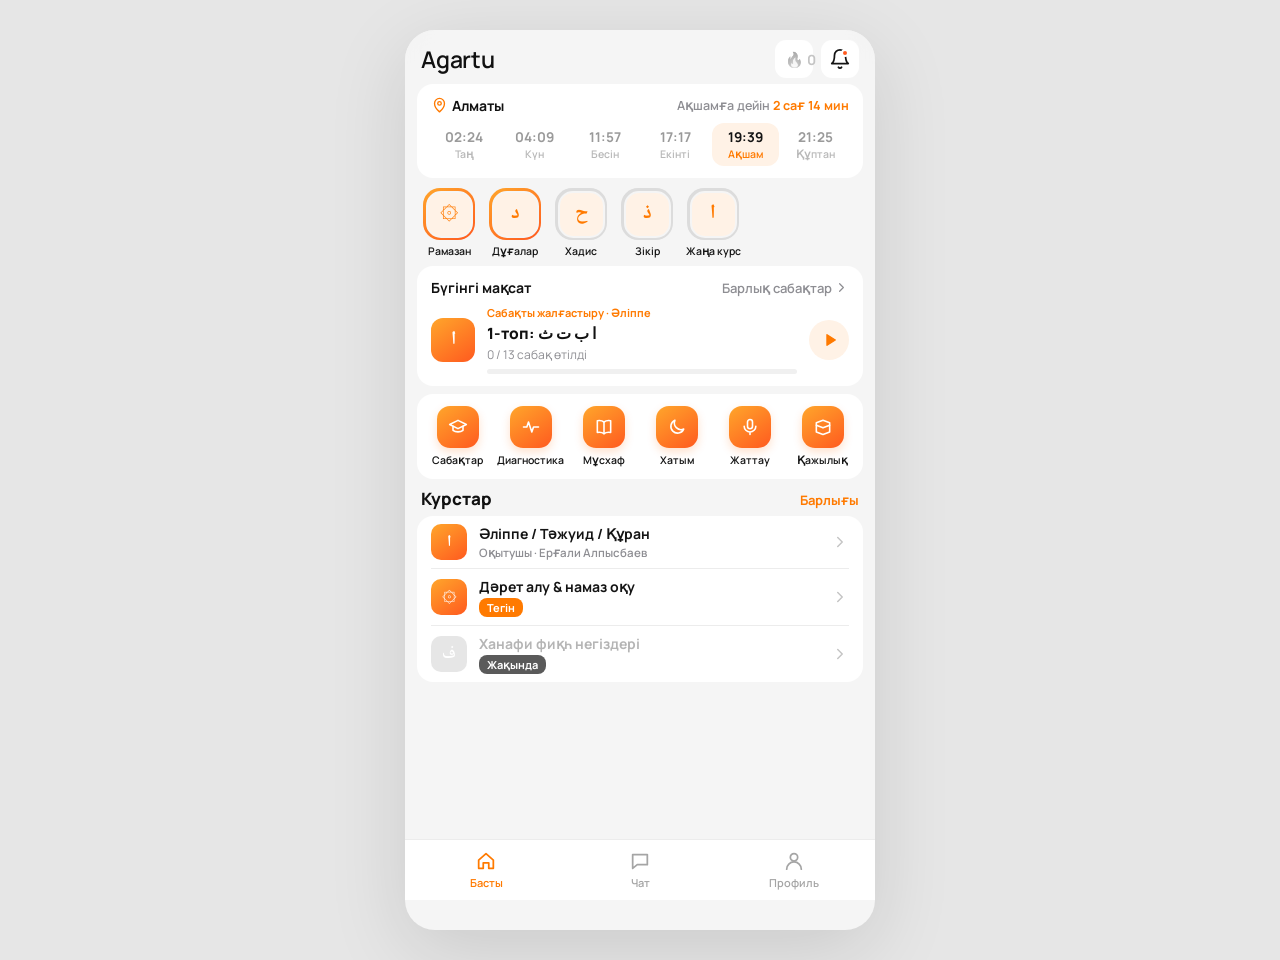
==== agartu.html @ 50dbd55c "Add Kaspi-style Agartu home screen Rebuild the Agartu home page in a Kaspi-like layout while keeping" ====
<!doctype html>
<html lang="kk">
  <head>
    <meta charset="UTF-8" />
    <meta name="viewport" content="width=device-width, initial-scale=1" />
    <meta name="theme-color" content="#f5f5f5" />
    <title>Tartil — Quran Companion</title>
    <link rel="preconnect" href="https://quran.com" />
    <link rel="preload" as="font" type="font/ttf" href="https://quran.com/fonts/lang/Figtree/Figtree.ttf" crossorigin="anonymous" />
    <link rel="preload" as="font" type="font/woff2" href="https://quran.com/fonts/quran/hafs/uthmanic_hafs/UthmanicHafs1Ver18.woff2" crossorigin="anonymous" />
    <link rel="preload" as="font" type="font/woff2" href="https://quran.com/fonts/quran/surah-names/v1/sura_names.woff2" crossorigin="anonymous" />
    <link rel="preconnect" href="https://fonts.googleapis.com" />
    <link rel="preconnect" href="https://fonts.gstatic.com" crossorigin />
    <link href="https://fonts.googleapis.com/css2?family=Manrope:wght@400;500;600;700;800&family=Noto+Naskh+Arabic:wght@400;600;700&display=swap" rel="stylesheet" />
    <link rel="stylesheet" href="./agartu.css" />
  </head>
  <body>
    <main class="phone-shell k-home">

      <header class="k-top">
        <h1 class="k-title">Agartu</h1>
        <button class="k-icon-btn k-streak" aria-label="Серия"><span>🔥</span><b>0</b></button>
        <button class="k-icon-btn" aria-label="Хабарламалар" data-soon><svg viewBox="0 0 24 24" fill="none" stroke="currentColor" stroke-width="1.9" stroke-linecap="round" stroke-linejoin="round"><path d="M6 8a6 6 0 1 1 12 0c0 7 3 9 3 9H3s3-2 3-9"/><path d="M10.3 21a1.9 1.9 0 0 0 3.4 0"/></svg><i class="k-badge"></i></button>
      </header>

      <section class="k-card k-prayer" aria-label="Намаз уақыттары">
        <div class="k-card-head"><span class="k-city"><svg viewBox="0 0 24 24" fill="none" stroke="currentColor" stroke-width="1.9" stroke-linecap="round" stroke-linejoin="round"><path d="M12 21s-7-6.2-7-12a7 7 0 0 1 14 0c0 5.8-7 12-7 12z"/><circle cx="12" cy="9" r="2.5"/></svg> Алматы</span><span class="k-next">Ақшамға дейін <b>2 сағ 14 мин</b></span></div>
        <div class="k-prayer-grid"><div><b>02:24</b><span>Таң</span></div><div><b>04:09</b><span>Күн</span></div><div><b>11:57</b><span>Бесін</span></div><div><b>17:17</b><span>Екінті</span></div><div class="active"><b>19:39</b><span>Ақшам</span></div><div><b>21:25</b><span>Құптан</span></div></div>
      </section>

      <section class="k-stories" aria-label="Жаңалықтар">
        <button class="k-story" data-soon><span class="k-story-ring"><span>۞</span></span><small>Рамазан</small></button><button class="k-story" data-soon><span class="k-story-ring"><span>د</span></span><small>Дұғалар</small></button><button class="k-story seen" data-soon><span class="k-story-ring"><span>ح</span></span><small>Хадис</small></button><button class="k-story seen" data-soon><span class="k-story-ring"><span>ذ</span></span><small>Зікір</small></button><button class="k-story seen" data-soon><span class="k-story-ring"><span>ا</span></span><small>Жаңа курс</small></button>
      </section>

      <section class="k-card k-goal" aria-label="Бүгінгі мақсат">
        <div class="k-card-head"><span>Бүгінгі мақсат</span><a href="./sabaq.html">Барлық сабақтар <svg viewBox="0 0 24 24" fill="none" stroke="currentColor" stroke-width="1.9" stroke-linecap="round" stroke-linejoin="round"><path d="m9 6 6 6-6 6"/></svg></a></div>
        <a id="continue-lesson" class="k-goal-row" href="./sabaq.html">
          <span id="continue-icon" class="k-goal-thumb" dir="rtl">ا</span>
          <div><small id="continue-kicker" class="k-goal-kicker">Сабақты жалғастыру · Әліппе</small><h2 id="continue-title">1-топ: ا ب ت ث</h2><p id="continue-meta">0 / 13 сабақ өтілді</p><div class="k-progress"><i id="continue-bar" style="width:0%"></i></div></div>
          <span class="k-play" aria-hidden="true"><svg viewBox="0 0 24 24" fill="none" stroke="currentColor" stroke-width="1.9" stroke-linecap="round" stroke-linejoin="round"><path d="M8 5v14l11-7z" fill="currentColor"/></svg></span>
        </a>
      </section>

      <section class="k-card k-services" aria-label="Сервистер">
        <a class="k-tile" href="./sabaq.html"><span class="k-tile-icon"><svg viewBox="0 0 24 24" fill="none" stroke="currentColor" stroke-width="1.9" stroke-linecap="round" stroke-linejoin="round"><path d="m2 9 10-5 10 5-10 5z"/><path d="M6 11v5c3 2.5 9 2.5 12 0v-5"/></svg></span><span>Сабақтар</span></a>
        <a class="k-tile" href="./diagnosis.html"><span class="k-tile-icon"><svg viewBox="0 0 24 24" fill="none" stroke="currentColor" stroke-width="1.9" stroke-linecap="round" stroke-linejoin="round"><path d="M3 12h4l2-6 4 12 2-6h6"/></svg></span><span>Диагностика</span></a>
        <button class="k-tile" data-open-mushaf><span class="k-tile-icon"><svg viewBox="0 0 24 24" fill="none" stroke="currentColor" stroke-width="1.9" stroke-linecap="round" stroke-linejoin="round"><path d="M12 6c-2-1.5-5-2-8-1.5v14c3-.5 6 0 8 1.5 2-1.5 5-2 8-1.5v-14c-3-.5-6 0-8 1.5z"/><path d="M12 6v14"/></svg></span><span>Мұсхаф</span></button>
        <button class="k-tile" id="khatm-edge"><span class="k-tile-icon"><svg viewBox="0 0 24 24" fill="none" stroke="currentColor" stroke-width="1.9" stroke-linecap="round" stroke-linejoin="round"><path d="M20 14.5A8 8 0 0 1 9.5 4a8 8 0 1 0 10.5 10.5z"/></svg></span><span>Хатым</span></button>
        <button class="k-tile" id="start-memorization"><span class="k-tile-icon"><svg viewBox="0 0 24 24" fill="none" stroke="currentColor" stroke-width="1.9" stroke-linecap="round" stroke-linejoin="round"><rect x="9" y="3" width="6" height="11" rx="3"/><path d="M5 11a7 7 0 0 0 14 0M12 18v3"/></svg></span><span>Жаттау</span></button>
        <a class="k-tile" href="./hajj.html"><span class="k-tile-icon"><svg viewBox="0 0 24 24" fill="none" stroke="currentColor" stroke-width="1.9" stroke-linecap="round" stroke-linejoin="round"><path d="M4 7l8-3 8 3v11l-8 3-8-3z"/><path d="M4 10l8 3 8-3"/></svg></span><span>Қажылық</span></a>
      </section>

      <section class="k-section">
        <div class="k-section-head"><h2>Курстар</h2><a href="./sabaq.html">Барлығы</a></div>
        <div class="k-card k-courses">
          <a class="k-course" href="./sabaq.html"><span class="k-course-icon">ا</span><div><b>Әліппе / Тәжуид / Құран</b><small>Оқытушы · Ерғали Алпысбаев</small></div><svg viewBox="0 0 24 24" fill="none" stroke="currentColor" stroke-width="1.9" stroke-linecap="round" stroke-linejoin="round"><path d="m9 6 6 6-6 6"/></svg></a>
          <a class="k-course" href="#" data-soon><span class="k-course-icon">۞</span><div><b>Дәрет алу &amp; намаз оқу</b><small><span class="k-chip">Тегін</span></small></div><svg viewBox="0 0 24 24" fill="none" stroke="currentColor" stroke-width="1.9" stroke-linecap="round" stroke-linejoin="round"><path d="m9 6 6 6-6 6"/></svg></a>
          <a class="k-course soon" href="#" data-soon><span class="k-course-icon">ف</span><div><b>Ханафи фиқһ негіздері</b><small><span class="k-chip dark">Жақында</span></small></div><svg viewBox="0 0 24 24" fill="none" stroke="currentColor" stroke-width="1.9" stroke-linecap="round" stroke-linejoin="round"><path d="m9 6 6 6-6 6"/></svg></a>
        </div>
      </section>

      <nav class="k-nav">
        <button class="active"><svg viewBox="0 0 24 24" fill="none" stroke="currentColor" stroke-width="1.9" stroke-linecap="round" stroke-linejoin="round"><path d="M4 11 12 4l8 7v9h-5v-6H9v6H4z"/></svg><span>Басты</span></button>
        <button data-soon><svg viewBox="0 0 24 24" fill="none" stroke="currentColor" stroke-width="1.9" stroke-linecap="round" stroke-linejoin="round"><path d="M4 5h16v11H9l-5 4z"/></svg><span>Чат</span></button>
        <button data-soon><svg viewBox="0 0 24 24" fill="none" stroke="currentColor" stroke-width="1.9" stroke-linecap="round" stroke-linejoin="round"><circle cx="12" cy="8" r="4"/><path d="M4 21a8 8 0 0 1 16 0"/></svg><span>Профиль</span></button>
      </nav>
    </main>

    <div id="drawer-backdrop" class="drawer-backdrop"></div>
    <aside id="khatm-drawer" class="khatm-drawer" aria-hidden="true">
      <header><div><span>ТҰРАҚТЫ ҚҰЛШЫЛЫҚ</span><h2>Құран хатымы</h2></div><button id="close-khatm" aria-label="Жабу">×</button></header>
      <div id="khatm-content"></div>
    </aside>

    <section id="mushaf-view" class="mushaf-view" aria-hidden="true">
      <header class="mushaf-header">
        <button id="close-mushaf" aria-label="Артқа">‹ <span>Surahs</span></button>
        <div class="mushaf-title">
          <small id="mushaf-page-label">page 1, Juz' 1</small>
          <h2 id="mushaf-surah-title">Surat Al-Fatihah</h2>
        </div>
        <div class="mushaf-header-actions"><button aria-label="Bookmark">♡</button><button aria-label="More">•••</button></div>
      </header>
      <div class="mushaf-paper"><div class="mushaf-surah-ribbon" id="mushaf-ribbon-title">Surat Al-Fatihah</div><div id="mushaf-loading" class="mushaf-loading">Мұсхаф жүктелуде…</div><div id="mushaf-verses" class="mushaf-verses" dir="rtl"></div></div>
      <footer class="mushaf-controls"><button id="previous-page" aria-label="Алдыңғы бет">‹</button><button id="mark-page-read">Оқылды ✓</button><button id="next-page" aria-label="Келесі бет">›</button><div class="mushaf-player"><button aria-label="Play">▶</button><div><strong>Mishary Al-Afasy</strong><span>gapless recitation</span></div></div></footer>
    </section>

    <section id="memorization-view" class="memorization-view" aria-hidden="true" aria-labelledby="memorization-title">
      <header class="memorization-header"><button id="close-memorization" aria-label="Жабу">×</button><div><span>ЖАТТАУ ТЕКСЕРІСІ</span><h2 id="memorization-title">Ауызша тапсыру</h2></div><i>۞</i></header>
      <div class="memorization-content">
        <label class="memorization-select">Сүрені таңдаңыз
          <select id="memorization-surah"></select>
        </label>
        <div class="memorization-instruction"><b>Мәтін көрсетілмейді</b><p>Сүрені жатқа, анық және ретімен оқыңыз. Аяқтағанда «Тапсыру» түймесін басыңыз.</p></div>
        <div id="recording-state" class="recording-state"><span class="recording-dot"></span><div><b>GPT Voice дайын</b><small>Дауыстық тапсыруды бастау үшін төмендегі батырманы басыңыз</small></div><strong id="recording-time">00:00</strong></div>
        <div class="voice-orb" aria-hidden="true"><i></i><i></i><i></i><b>GPT</b></div>
        <button id="record-memorization" class="record-button" type="button"><span>✦</span> Дауыстық тапсыруды бастау</button>
        <div class="voice-prototype-note"><b>Прототип</b><span>GPT Voice тыңдап, оқуды аяқтаған соң фидбэк береді.</span></div>
        <button id="submit-memorization" class="submit-memorization" type="button" disabled>Оқуды аяқтау және фидбэк алу</button>
        <section id="memorization-feedback" class="memorization-feedback" hidden aria-live="polite"></section>
      </div>
    </section>

    <div id="agartu-toast" class="agartu-toast"></div>
    <script src="./analytics.js"></script>
    <script src="./agartu.js"></script>
  </body>
</html>
---- agartu.css ----
@font-face{font-family:Figtree;src:local("Open Sans"),url("https://quran.com/fonts/lang/Figtree/Figtree.ttf") format("truetype");font-weight:100 900;font-stretch:50% 100%;font-display:swap}@font-face{font-family:UthmanicHafs;src:local("KFGQPC HAFS Uthmanic Script"),url("https://quran.com/fonts/quran/hafs/uthmanic_hafs/UthmanicHafs1Ver18.woff2") format("woff2"),url("https://quran.com/fonts/quran/hafs/uthmanic_hafs/UthmanicHafs1Ver18.ttf") format("truetype");font-display:swap}@font-face{font-family:surahnames;src:url("https://quran.com/fonts/quran/surah-names/v1/sura_names.woff2") format("woff2");font-weight:400;font-style:normal;font-display:swap}:root{--orange:#ff7600;--orange2:#ff4f31;--ink:#111;--muted:#777;--canvas:#f4f4f4;--white:#fff}*{box-sizing:border-box}html{background:#ddd}body{margin:0;font-family:Manrope,Arial,sans-serif;color:var(--ink);background:#ddd}.phone-shell{position:relative;width:min(100%,470px);min-height:100vh;margin:auto;padding:26px 18px 112px;background:var(--canvas);overflow:hidden}.status-bar{height:54px;padding:0 30px;display:flex;align-items:center;justify-content:space-between;font-size:17px}.status-bar div{display:flex;align-items:center;gap:10px}.status-bar strong{padding:2px 8px;border-radius:10px;background:#222;color:#fff;font-size:12px}.app-header{display:flex;align-items:center;justify-content:space-between;margin:27px 0 20px}.app-header h1{font-size:28px;line-height:1;font-weight:400;margin:0}.header-actions{display:flex;gap:12px}.header-actions button,.settings{width:48px;height:48px;border:0;border-radius:50%;background:#e9e9e9;font-size:20px}.header-actions .faded{width:66px;border:1px solid #e4e4e4;border-radius:20px;color:#d3d3d3;background:#f4f4f4}.header-actions .faded span{font-size:15px}.header-actions .send{color:white;background:#ffdda9;font-size:27px}.location-row{display:flex;align-items:center;justify-content:space-between}.location-row>button:first-child{height:40px;padding:0 15px;border:0;border-radius:24px;background:white;font-size:20px;font-weight:600}.location-row>button:first-child span{margin-left:6px}.settings{background:white;font-size:24px}.prayer-times{display:grid;grid-template-columns:repeat(6,1fr);gap:4px;margin:22px -5px 20px}.prayer-times div{display:grid;place-items:center;gap:5px;color:#d8d8d8}.prayer-times i{font-size:28px;font-style:normal}.prayer-times b{font-size:16px}.prayer-times span{font-size:11px}.prayer-times .active{color:#111}.prayer-times .active i{color:var(--orange)}.courses h2{font-size:25px;font-weight:500;margin:18px 0}.course-card{position:relative;min-height:246px;margin-bottom:14px;padding:23px 20px;border-radius:20px;background:white;overflow:hidden}.course-card.compact{min-height:165px;display:flex;justify-content:space-between}.course-card h3{position:relative;z-index:1;max-width:265px;margin:0;font-size:25px;line-height:1.28}.course-card p{position:relative;z-index:1;margin:13px 0;color:#555;font-size:15px;line-height:1.5}.course-card .orange{margin-top:22px;padding:9px 15px;border:0;border-radius:9px;background:var(--orange);color:white;font-size:18px}.medallion{position:absolute;right:13px;top:20px;width:132px;height:132px;border-radius:50%;display:grid;place-items:center;color:#75562e;font-size:42px;font-family:Georgia,serif;background:radial-gradient(circle at 35% 30%,#f1d49d,#b8874e 48%,#765026 72%,#d2aa70 76%,#8b6537);border:5px double rgba(86,53,20,.35);box-shadow:inset 0 0 0 7px rgba(255,225,176,.25),0 5px 12px rgba(0,0,0,.08)}.medallion:after{content:"";position:absolute;inset:10px;border:2px dashed rgba(90,57,24,.38);border-radius:50%}.medallion.quran{font-size:31px;color:#b99a63;background:radial-gradient(circle at 35% 30%,#fff,#eee6d4 48%,#d2c3a3)}.course-card footer{position:absolute;left:20px;right:20px;bottom:18px;display:grid;grid-template-columns:1fr 1fr;gap:8px}.course-card footer button{height:63px;border:1.5px solid var(--orange);border-radius:17px;background:white;color:var(--orange);font-size:17px;font-weight:700}.course-card footer .gradient{border:0;color:white;background:linear-gradient(150deg,#ffab28,var(--orange2))}.course-card.last{margin-bottom:40px}.khatm-edge{position:fixed;z-index:12;right:max(calc((100vw - 470px)/2),0px);top:45%;width:43px;height:106px;padding:9px 5px;border:0;border-radius:18px 0 0 18px;color:white;background:linear-gradient(180deg,#ffad2b,var(--orange));box-shadow:0 8px 25px rgba(255,118,0,.28);display:grid;place-items:center;cursor:pointer}.khatm-edge span{font-size:22px}.khatm-edge b{font-size:11px;writing-mode:vertical-rl;transform:rotate(180deg);letter-spacing:.05em}.bottom-nav{position:fixed;z-index:10;bottom:0;left:50%;transform:translateX(-50%);width:min(100%,470px);height:92px;border-radius:20px 20px 0 0;background:white;display:flex;justify-content:center;gap:115px;box-shadow:0 -4px 22px rgba(0,0,0,.03)}.bottom-nav button{position:relative;width:72px;border:0;background:transparent;color:#d3d3d3;font-size:24px;display:flex;flex-direction:column;align-items:center;justify-content:center;gap:4px}.bottom-nav span{font-size:15px;white-space:nowrap}.bottom-nav .active{color:#111}.bottom-nav .active:after{content:"";position:absolute;bottom:13px;width:7px;height:7px;border-radius:50%;background:var(--orange)}.drawer-backdrop{position:fixed;z-index:20;inset:0;background:rgba(0,0,0,.2);opacity:0;pointer-events:none;transition:.25s}.drawer-backdrop.open{opacity:1;pointer-events:auto}.khatm-drawer{position:fixed;z-index:21;top:0;bottom:0;left:50%;width:min(92%,430px);padding:28px 22px 35px;background:#f7f7f7;transform:translateX(60%);opacity:0;pointer-events:none;transition:.32s cubic-bezier(.2,.8,.2,1);overflow:auto}.khatm-drawer.open{transform:translateX(-50%);opacity:1;pointer-events:auto}.khatm-drawer>header{display:flex;justify-content:space-between;align-items:start;margin-bottom:22px}.khatm-drawer header span{font-size:10px;font-weight:800;letter-spacing:.12em;color:var(--orange)}.khatm-drawer h2{font-size:29px;margin:5px 0}.khatm-drawer header button{width:38px;height:38px;border:0;border-radius:50%;background:white;font-size:26px}.khatm-intro{padding:22px;border-radius:20px;background:white}.khatm-intro p{margin:0;color:#666;line-height:1.6}.khatm-form{display:grid;gap:18px;margin-top:22px}.khatm-form label{display:grid;gap:8px;font-size:12px;font-weight:700}.khatm-form input{height:49px;padding:0 13px;border:1px solid #ddd;border-radius:12px;background:white;font:inherit}.day-options{display:grid;grid-template-columns:repeat(4,1fr);gap:7px}.day-options label{display:grid;place-items:center;height:58px;border:1px solid #ddd;border-radius:12px;background:white;font-size:14px;cursor:pointer}.day-options input{position:absolute;opacity:0}.day-options label:has(input:checked){border-color:var(--orange);color:var(--orange);background:#fff7ef}.agartu-primary{width:100%;min-height:53px;border:0;border-radius:14px;color:white;background:linear-gradient(150deg,#ffad28,var(--orange2));font:700 16px Manrope}.plan-card{padding:22px;border-radius:22px;background:white}.plan-top{display:flex;justify-content:space-between;align-items:start}.plan-top h3{font-size:22px;margin:5px 0}.plan-top p{color:#777;margin:0;font-size:12px}.plan-percent{font-size:28px;font-weight:800;color:var(--orange)}.plan-bar{height:8px;margin:20px 0 8px;border-radius:8px;background:#eee;overflow:hidden}.plan-bar i{display:block;height:100%;background:linear-gradient(90deg,#ffad28,var(--orange2))}.plan-meta{display:flex;justify-content:space-between;color:#888;font-size:10px}.today-task{margin-top:15px;padding:18px;border-radius:17px;background:#fff1df}.today-task span{color:var(--orange);font-size:10px;font-weight:800}.today-task h4{font-size:22px;margin:5px 0}.today-task p{color:#777;font-size:12px}.done-btn:disabled{background:#ddd;color:#888}.mini-stats{display:grid;grid-template-columns:1fr 1fr;gap:9px;margin-top:12px}.mini-stats div{padding:16px;border-radius:16px;background:white}.mini-stats span{font-size:10px;color:#888}.mini-stats strong{display:block;margin-top:5px;font-size:21px}.reset-plan{display:block;margin:20px auto;border:0;background:transparent;color:#aaa}.agartu-toast{position:fixed;z-index:30;left:50%;bottom:110px;transform:translate(-50%,20px);padding:11px 15px;border-radius:12px;background:#111;color:white;font-size:12px;opacity:0;pointer-events:none;transition:.25s}.agartu-toast.show{opacity:1;transform:translate(-50%,0)}@media(min-width:700px){body{padding:30px}.phone-shell{min-height:900px;border-radius:30px;box-shadow:0 20px 80px rgba(0,0,0,.12)}.bottom-nav{bottom:30px;border-radius:20px}.khatm-edge{right:calc((100vw - 470px)/2 + 30px)}}
.mushaf-open{width:100%;min-height:50px;margin-top:10px;border:1px solid var(--orange);border-radius:14px;background:white;color:var(--orange);font:700 15px Figtree,Manrope}.mushaf-view{position:fixed;z-index:25;inset:0;margin:auto;width:min(100%,410px);padding:0;background:radial-gradient(circle at 50% -8%,#2fc6b5 0,#176f69 31%,#0b2f2d 75%);transform:translateY(105%);opacity:0;pointer-events:none;transition:.32s cubic-bezier(.2,.8,.2,1);display:grid;grid-template-rows:108px 1fr 86px;overflow:hidden;font-family:Figtree,Manrope,Arial,sans-serif;box-shadow:0 28px 90px rgba(5,45,42,.28);isolation:isolate}.mushaf-view.open{transform:translateY(0);opacity:1;pointer-events:auto}.mushaf-view:before{content:"";position:absolute;inset:0;background:radial-gradient(circle at 12% 16%,rgba(255,226,152,.28),transparent 28%),radial-gradient(circle at 88% 8%,rgba(255,255,255,.16),transparent 24%),linear-gradient(135deg,rgba(255,255,255,.09),transparent 38%,rgba(255,211,111,.1));pointer-events:none}.mushaf-view:after{content:"۞";position:absolute;left:50%;top:52px;transform:translateX(-50%);color:rgba(255,222,142,.16);font-family:UthmanicHafs,serif;font-size:160px;line-height:1;pointer-events:none}.mushaf-header{position:relative;z-index:1;height:108px;padding:34px 16px 13px;display:grid;grid-template-columns:92px 1fr 92px;align-items:center;background:transparent;color:white;border:0}.mushaf-header #close-mushaf{width:auto;height:40px;border:0;border-radius:0;background:transparent;color:#ffe29b;font:600 28px Figtree;display:flex;align-items:center;gap:4px;justify-self:start;text-shadow:0 4px 18px rgba(0,0,0,.2)}.mushaf-header #close-mushaf span{color:#fff4d7;font-size:13px;font-weight:700}.mushaf-title{text-align:center;min-width:0}.mushaf-title small{display:inline-block;padding:4px 10px;border:1px solid rgba(255,226,155,.28);border-radius:999px;background:rgba(255,255,255,.08);color:#ffe8ad;font-size:10px;font-weight:700;line-height:1.1;backdrop-filter:blur(10px)}.mushaf-title h2{margin:7px 0 0;color:white;font-size:16px;font-weight:900;line-height:1.15;white-space:nowrap;overflow:hidden;text-overflow:ellipsis;letter-spacing:.01em;text-shadow:0 5px 18px rgba(0,0,0,.22)}.mushaf-header-actions{display:flex;align-items:center;justify-content:flex-end;gap:10px}.mushaf-header-actions button{width:34px;height:34px;border:1px solid rgba(255,226,155,.38);border-radius:50%;background:rgba(255,255,255,.08);color:#ffe8ad;font:800 16px Figtree;line-height:1;backdrop-filter:blur(10px)}.mushaf-paper{position:relative;z-index:1;margin:0 12px;padding:30px 18px 112px;overflow:auto;border:0;border-radius:28px 28px 0 0;background:linear-gradient(180deg,#fffdf6,#fff9eb);box-shadow:0 -10px 34px rgba(0,0,0,.12),inset 0 0 0 1px rgba(180,136,53,.2),inset 0 0 45px rgba(203,149,69,.08)}.mushaf-paper:before{display:block;content:"";position:absolute;inset:10px;border:1px solid rgba(194,145,65,.22);border-radius:22px;pointer-events:none}.mushaf-paper:after{content:"";position:absolute;inset:0;background:linear-gradient(90deg,rgba(118,74,20,.035),transparent 11%,transparent 89%,rgba(118,74,20,.035)),radial-gradient(circle at 50% 0,rgba(255,217,141,.2),transparent 45%);pointer-events:none}.mushaf-surah-ribbon{height:54px;margin:0 auto 26px;max-width:318px;border:0;border-radius:18px;display:grid;place-items:center;background:linear-gradient(135deg,#0f7169,#16a397);color:#fff8df;box-shadow:0 14px 28px rgba(10,89,82,.22),inset 0 0 0 1px rgba(255,233,176,.35);font:900 16px Figtree;letter-spacing:.01em;position:relative}.mushaf-surah-ribbon:before,.mushaf-surah-ribbon:after{content:"";position:absolute;top:12px;width:30px;height:30px;border:1px solid rgba(255,233,176,.55);border-radius:50%;background:rgba(255,255,255,.08)}.mushaf-surah-ribbon:before{left:14px}.mushaf-surah-ribbon:after{right:14px}.mushaf-verses{position:relative;z-index:1;text-align:center;text-align-last:center;color:#17130a;font-family:UthmanicHafs,"KFGQPC HAFS Uthmanic Script",serif;font-size:28px;line-height:2.22;font-feature-settings:"kern" 1,"liga" 1;text-shadow:0 1px 0 rgba(255,255,255,.8)}.mushaf-ayah{display:inline}.ayah-number{display:inline-grid;place-items:center;min-width:21px;width:21px;height:21px;margin:0 4px;border:1px solid #c49a4d;border-radius:50%;background:linear-gradient(180deg,#fffaf0,#f5e3bd);color:#8a672e;box-shadow:0 2px 8px rgba(145,103,36,.12);font:800 8px Figtree;vertical-align:middle}.mushaf-loading{position:absolute;inset:0;display:grid;place-items:center;color:#0f7169;background:rgba(255,250,239,.88);border-radius:28px;font-size:13px}.mushaf-error{max-width:250px;text-align:center;line-height:1.6;color:#7a4d22}.mushaf-controls{position:absolute;z-index:3;left:0;right:0;bottom:0;height:86px;padding:0 18px 18px;display:grid;grid-template-columns:52px 1fr 52px;gap:10px;align-items:center;background:linear-gradient(180deg,rgba(255,249,235,0),#fff9eb 37%,#fff9eb);pointer-events:auto}.mushaf-controls>button{width:52px;height:52px;border:0;border-radius:50%;background:#0f7169;color:#ffe3a0;font:900 30px Figtree;box-shadow:0 10px 24px rgba(15,113,105,.22)}.mushaf-controls #mark-page-read{position:absolute;left:50%;bottom:22px;transform:translateX(-50%);width:124px;height:46px;border-radius:999px;background:linear-gradient(135deg,#d9a542,#ffcd70);color:#173c39;font:900 12px Figtree;box-shadow:0 12px 28px rgba(217,165,66,.3)}.mushaf-controls #mark-page-read:disabled{background:linear-gradient(135deg,#9fc7c3,#d9eadf);color:#275652;opacity:1}.mushaf-player{position:absolute;left:18px;right:18px;bottom:92px;min-height:54px;padding:8px 12px;border:1px solid rgba(255,226,155,.26);border-radius:18px;background:linear-gradient(135deg,rgba(8,47,44,.96),rgba(20,104,96,.96));color:white;display:grid;grid-template-columns:38px 1fr;align-items:center;gap:9px;box-shadow:0 18px 38px rgba(9,53,49,.28);backdrop-filter:blur(12px)}.mushaf-player button{width:34px;height:34px;border:0;border-radius:50%;background:#ffe09a;color:#0e625b;font-size:14px}.mushaf-player strong{display:block;font-size:13px;line-height:1.2}.mushaf-player span{display:block;margin-top:2px;color:#ffe8ad;font-size:10px}.mushaf-controls button:disabled{opacity:.35}@media(min-width:700px){.mushaf-view{top:30px;bottom:30px;inset-inline:0;height:calc(100vh - 60px);border-radius:34px;box-shadow:0 22px 80px rgba(0,0,0,.2)}}

/* Agartu orange mushaf theme */
.mushaf-view{width:min(100%,410px)!important;background:linear-gradient(180deg,#fff4e5 0,#f4f4f4 34%,#f4f4f4 100%)!important;grid-template-rows:108px 1fr 86px!important;box-shadow:0 24px 80px rgba(255,118,0,.18)!important;isolation:isolate}.mushaf-view:before{content:""!important;position:absolute;inset:0;background:radial-gradient(circle at 18% 7%,rgba(255,173,43,.38),transparent 28%),radial-gradient(circle at 86% 10%,rgba(255,79,49,.18),transparent 25%),linear-gradient(180deg,rgba(255,255,255,.74),transparent 45%)!important;pointer-events:none}.mushaf-view:after{content:""!important;position:absolute;right:-44px;top:76px;width:150px;height:150px;border-radius:50%;background:radial-gradient(circle,#ffd18e,rgba(255,118,0,.16) 58%,transparent 59%)!important;pointer-events:none}.mushaf-header{position:relative!important;z-index:1!important;height:108px!important;padding:34px 16px 13px!important;display:grid!important;grid-template-columns:92px 1fr 92px!important;align-items:center!important;background:transparent!important;color:#111!important;border:0!important}.mushaf-header #close-mushaf{color:#ff7600!important;text-shadow:none!important}.mushaf-header #close-mushaf span{color:#111!important;font-size:13px!important;font-weight:800!important}.mushaf-title small{display:inline-block!important;padding:5px 11px!important;border:1px solid rgba(255,118,0,.18)!important;border-radius:999px!important;background:rgba(255,255,255,.7)!important;color:#ff7600!important;font-size:10px!important;font-weight:900!important;box-shadow:0 6px 18px rgba(255,118,0,.08)!important}.mushaf-title h2{color:#111!important;text-shadow:none!important}.mushaf-header-actions button{border:0!important;background:#fff!important;color:#ff7600!important;box-shadow:0 8px 22px rgba(0,0,0,.06)!important}.mushaf-paper{margin:0 12px!important;padding:30px 18px 112px!important;border-radius:28px 28px 0 0!important;background:linear-gradient(180deg,#fff,#fffaf4)!important;box-shadow:0 -8px 30px rgba(0,0,0,.05),inset 0 0 0 1px rgba(255,118,0,.08)!important}.mushaf-paper:before{border-color:rgba(255,118,0,.1)!important}.mushaf-paper:after{background:radial-gradient(circle at 50% 0,rgba(255,173,43,.12),transparent 48%)!important}.mushaf-surah-ribbon{background:linear-gradient(135deg,#ffad28,#ff7600 55%,#ff4f31)!important;color:#fff!important;box-shadow:0 14px 30px rgba(255,118,0,.22),inset 0 0 0 1px rgba(255,255,255,.34)!important}.mushaf-surah-ribbon:before,.mushaf-surah-ribbon:after{border-color:rgba(255,255,255,.55)!important;background:rgba(255,255,255,.13)!important}.mushaf-verses{color:#151515!important;font-size:28px!important;line-height:2.22!important;text-shadow:none!important}.ayah-number{border-color:#ffb35c!important;background:#fff4e6!important;color:#ff7600!important;box-shadow:0 2px 8px rgba(255,118,0,.12)!important}.mushaf-loading{color:#ff7600!important;background:rgba(255,255,255,.88)!important}.mushaf-error{color:#ff4f31!important}.mushaf-controls{height:86px!important;padding:0 18px 18px!important;background:linear-gradient(180deg,rgba(255,250,244,0),#fffaf4 37%,#fffaf4)!important;grid-template-columns:52px 1fr 52px!important}.mushaf-controls>button{width:52px!important;height:52px!important;background:#fff!important;color:#ff7600!important;box-shadow:0 10px 24px rgba(0,0,0,.06)!important}.mushaf-controls #mark-page-read{bottom:22px!important;width:124px!important;height:46px!important;background:linear-gradient(135deg,#ffad28,#ff7600 55%,#ff4f31)!important;color:#fff!important;box-shadow:0 12px 28px rgba(255,118,0,.28)!important}.mushaf-controls #mark-page-read:disabled{background:#dedede!important;color:#888!important}.mushaf-player{left:18px!important;right:18px!important;bottom:92px!important;border:1px solid rgba(255,118,0,.12)!important;background:rgba(255,255,255,.94)!important;color:#111!important;box-shadow:0 18px 38px rgba(255,118,0,.16)!important}.mushaf-player button{background:linear-gradient(135deg,#ffad28,#ff7600)!important;color:white!important}.mushaf-player strong{color:#111!important}.mushaf-player span{color:#ff7600!important;font-weight:800!important}@media(min-width:700px){.mushaf-view{border-radius:34px!important}}

/* Tartil light theme */
:root{--orange:#0aa37f;--orange2:#087b6b;--canvas:#f5f7f4}
html,body{background:#dfe7e1}
.phone-shell{background:var(--canvas)}
.app-header h1{font-weight:800}
.header-actions button,.settings{background:#e7ece8}
.header-actions .faded{border-color:#dfe8e2;color:#8aa79a;background:#fff}
.header-actions .send{background:linear-gradient(150deg,#18b996,var(--orange));color:#fff}
.recite-card{margin:22px 0 18px;padding:22px;border-radius:24px;background:linear-gradient(145deg,#0a8f75,#075f55);color:white;display:grid;grid-template-columns:1fr 58px;align-items:center;gap:14px;box-shadow:0 16px 34px rgba(10,143,117,.2)}
.recite-card span{font-size:10px;font-weight:900;letter-spacing:.13em;color:#bceee0}
.recite-card h2{margin:7px 0 5px;font-size:26px;line-height:1.08}
.recite-card p{margin:0;color:#d9fff2;font-size:13px}
.recite-card button{width:58px;height:58px;border:0;border-radius:50%;background:white;color:var(--orange);font-size:20px;font-weight:900}
.prayer-times{margin:20px -5px}.prayer-times div{color:#cdd6d0}
.courses h2{font-weight:700}
.medallion{color:#0f5d50;background:radial-gradient(circle at 35% 30%,#fff,#cde9dc 48%,#8fbf9e 72%,#d8f0df 76%,#79ad91);border-color:rgba(13,107,86,.25);box-shadow:inset 0 0 0 7px rgba(255,255,255,.32),0 5px 12px rgba(0,0,0,.08)}
.medallion:after{border-color:rgba(13,107,86,.25)}
.medallion.quran{color:#0f7b6b;background:radial-gradient(circle at 35% 30%,#fff,#eef8f0 48%,#c7dfd0)}
.course-card footer .gradient,.agartu-primary{background:linear-gradient(150deg,#18b996,var(--orange2))}
.khatm-edge{background:linear-gradient(180deg,#18b996,var(--orange));box-shadow:0 8px 25px rgba(10,163,127,.24)}
.bottom-nav button{color:#c7d1ca}
.khatm-drawer{background:#f7faf7}
.day-options label:has(input:checked),.today-task{background:#eefaf4}
.plan-bar i{background:linear-gradient(90deg,#18b996,var(--orange2))}
.mushaf-view{background:linear-gradient(180deg,#e7faf2 0,#f5f7f4 34%,#f5f7f4 100%)!important;box-shadow:0 24px 80px rgba(10,163,127,.16)!important}
.mushaf-view:before{background:radial-gradient(circle at 18% 7%,rgba(24,185,150,.3),transparent 28%),radial-gradient(circle at 86% 10%,rgba(8,123,107,.12),transparent 25%),linear-gradient(180deg,rgba(255,255,255,.74),transparent 45%)!important}
.mushaf-view:after{background:radial-gradient(circle,#c9f5e4,rgba(10,163,127,.14) 58%,transparent 59%)!important}
.mushaf-header #close-mushaf,.mushaf-title small,.mushaf-header-actions button,.ayah-number,.mushaf-loading,.mushaf-controls>button,.mushaf-player span{color:var(--orange)!important}
.mushaf-title small,.mushaf-paper,.mushaf-paper:before,.mushaf-player{border-color:rgba(10,163,127,.12)!important}
.mushaf-title small,.mushaf-player{box-shadow:0 8px 22px rgba(10,163,127,.08)!important}
.mushaf-paper{background:linear-gradient(180deg,#fff,#f8fff9)!important;box-shadow:0 -8px 30px rgba(0,0,0,.05),inset 0 0 0 1px rgba(10,163,127,.08)!important}
.mushaf-paper:after{background:radial-gradient(circle at 50% 0,rgba(24,185,150,.1),transparent 48%)!important}
.mushaf-surah-ribbon,.mushaf-controls #mark-page-read,.mushaf-player button{background:linear-gradient(135deg,#18b996,#0aa37f 55%,#087b6b)!important}
.mushaf-surah-ribbon{box-shadow:0 14px 30px rgba(10,163,127,.2),inset 0 0 0 1px rgba(255,255,255,.34)!important}
.ayah-number{border-color:#8de0c6!important;background:#eefaf4!important;box-shadow:0 2px 8px rgba(10,163,127,.1)!important}
.mushaf-controls{background:linear-gradient(180deg,rgba(248,255,249,0),#f8fff9 37%,#f8fff9)!important}
.mushaf-controls #mark-page-read{box-shadow:0 12px 28px rgba(10,163,127,.24)!important}
.mushaf-player{box-shadow:0 18px 38px rgba(10,163,127,.13)!important}

.diagnosis-link{color:inherit;text-decoration:none;background:linear-gradient(145deg,#fff,#eefaf4)}
.diagnosis-link h3{max-width:230px}
.diagnosis-link p{font-weight:800;color:var(--orange)}
.medallion.diagnosis{font-family:"Noto Naskh Arabic",Georgia,serif;font-size:54px;color:#0f7b6b;background:radial-gradient(circle at 35% 30%,#fff,#d7f5e8 48%,#9bd8bf 72%,#e5fff0 76%,#72ba9d)}

.sabaq-link{color:inherit;text-decoration:none;background:linear-gradient(145deg,#0a8f75,#075f55);box-shadow:0 16px 34px rgba(10,143,117,.2)}
.sabaq-link h3{max-width:230px;color:#fff}
.sabaq-link p{margin:13px 0;color:#d9fff2;font-size:15px;line-height:1.5}
.sabaq-link p b{color:#fff}
.sabaq-link .orange{background:#fff;color:var(--orange2)}
.medallion.sabaq{font-family:"Noto Naskh Arabic",Georgia,serif;font-size:54px;color:#0f5d50;background:radial-gradient(circle at 35% 30%,#fff,#cde9dc 48%,#8fbf9e 72%,#d8f0df 76%,#79ad91)}

/* Oral memorization check */
.memorization-view{position:fixed;z-index:40;inset:0;margin:auto;width:min(100%,470px);min-height:100vh;background:#f5f7f4;transform:translateX(105%);opacity:0;pointer-events:none;transition:.32s cubic-bezier(.2,.8,.2,1);overflow:auto}.memorization-view.open{transform:translateX(0);opacity:1;pointer-events:auto}.memorization-header{min-height:142px;padding:36px 22px 24px;display:grid;grid-template-columns:44px 1fr 44px;align-items:start;background:linear-gradient(145deg,#0a8f75,#075f55);color:#fff}.memorization-header button{width:40px;height:40px;border:0;border-radius:50%;background:rgba(255,255,255,.16);color:#fff;font-size:26px}.memorization-header span{font-size:10px;font-weight:900;letter-spacing:.14em;color:#bceee0}.memorization-header h2{margin:6px 0 0;font-size:25px}.memorization-header i{width:40px;height:40px;border-radius:50%;display:grid;place-items:center;background:#fff;color:#0a8f75;font-style:normal;font-size:22px}.memorization-content{padding:22px 18px 45px}.memorization-select{display:grid;gap:8px;color:#4a5a52;font-size:12px;font-weight:800}.memorization-select select{height:52px;border:1px solid #d8e5dd;border-radius:14px;background:#fff;padding:0 13px;color:#163d33;font:700 15px Manrope}.memorization-instruction{margin:16px 0;padding:17px;border-radius:17px;background:#e7f6ee;color:#155345}.memorization-instruction b{font-size:12px}.memorization-instruction p{margin:6px 0 0;font-size:12px;line-height:1.55}.recording-state{display:grid;grid-template-columns:13px 1fr auto;gap:11px;align-items:center;padding:15px 16px;border:1px solid #e0e8e3;border-radius:16px;background:#fff}.recording-dot{width:10px;height:10px;border-radius:50%;background:#aab8b0}.recording-state.active .recording-dot{background:#e95656;box-shadow:0 0 0 7px rgba(233,86,86,.14);animation:record-pulse 1.15s infinite}.recording-state b{display:block;font-size:13px}.recording-state small{display:block;margin-top:3px;color:#7c8982;font-size:10px}.recording-state strong{font-size:15px;color:#0a8f75}.record-button,.submit-memorization{width:100%;min-height:55px;margin-top:12px;border:0;border-radius:15px;font:800 15px Manrope}.record-button{background:#173f35;color:#fff}.record-button span{margin-right:6px;color:#7ce5c9;font-size:18px}.record-button.recording{background:#fbeded;color:#c64040;border:1px solid #f0c9c9}.record-button.recording span{color:#df4545}.transcript-area{margin-top:17px}.transcript-area label{display:block;margin-bottom:7px;color:#4a5a52;font-size:12px;font-weight:800}.transcript-area textarea{width:100%;resize:vertical;border:1px solid #d8e5dd;border-radius:15px;padding:13px;background:#fff;color:#172e26;font:18px/1.7 "Noto Naskh Arabic",serif;text-align:right;direction:rtl}.transcript-area textarea::placeholder{font:11px/1.45 Manrope;text-align:left;direction:ltr;color:#9aa59f}.transcript-area small{display:block;margin-top:7px;color:#7d8983;font-size:10px;line-height:1.45}.submit-memorization{background:linear-gradient(150deg,#18b996,#087b6b);color:#fff}.submit-memorization:disabled{background:#d5dcd8;color:#8b9791}.memorization-feedback{display:grid;grid-template-columns:94px 1fr;gap:16px;margin-top:17px;padding:18px;border-radius:18px;background:#eefaf4;border:1px solid #c9e7d8}.memorization-feedback.amber{background:#fff8e9;border-color:#f0dfaf}.memorization-feedback.red{background:#fff1f0;border-color:#f2cdca}.feedback-score{display:grid;place-items:center;align-content:center;width:94px;height:94px;border-radius:50%;background:#fff;color:#0a8f75;box-shadow:inset 0 0 0 7px #d9f1e6}.amber .feedback-score{color:#b57700;box-shadow:inset 0 0 0 7px #fcecc3}.red .feedback-score{color:#c44d48;box-shadow:inset 0 0 0 7px #f8d9d6}.feedback-score strong{font-size:23px}.feedback-score span{max-width:65px;text-align:center;font-size:8px;line-height:1.2}.memorization-feedback h3{margin:2px 0 5px;font-size:16px}.memorization-feedback p{margin:0;color:#53635b;font-size:11px;line-height:1.5}.memorization-feedback .feedback-note{margin-top:8px;color:#7c8982;font-size:10px}.memorization-feedback small{display:block;margin-top:9px;font-size:10px;color:#52675c}.memorization-feedback small b{font-family:"Noto Naskh Arabic",serif;font-size:16px;font-weight:600}@keyframes record-pulse{50%{box-shadow:0 0 0 11px rgba(233,86,86,0)}}@media(min-width:700px){.memorization-view{top:30px;bottom:30px;min-height:0;border-radius:30px;box-shadow:0 25px 80px rgba(0,0,0,.18)}}
 .voice-orb{position:relative;width:148px;height:148px;margin:24px auto 8px;border-radius:50%;display:grid;place-items:center;background:radial-gradient(circle at 35% 28%,#a4f4de,#18b996 46%,#087b6b 74%);box-shadow:0 16px 42px rgba(10,143,117,.28)}.voice-orb:before{content:"";position:absolute;inset:13px;border:1px solid rgba(255,255,255,.45);border-radius:50%}.voice-orb b{position:relative;z-index:2;width:58px;height:58px;border-radius:50%;display:grid;place-items:center;background:rgba(255,255,255,.94);color:#087b6b;font-size:13px;letter-spacing:.04em}.voice-orb i{position:absolute;width:100%;height:100%;border:1px solid rgba(24,185,150,.35);border-radius:50%;opacity:0}.voice-orb.active i{animation:voice-wave 1.8s ease-out infinite}.voice-orb.active i:nth-child(2){animation-delay:.6s}.voice-orb.active i:nth-child(3){animation-delay:1.2s}.voice-prototype-note{display:flex;gap:8px;align-items:flex-start;margin:16px 2px;color:#66766e;font-size:10px;line-height:1.45}.voice-prototype-note b{padding:3px 6px;border-radius:5px;background:#e7f6ee;color:#087b6b;font-size:8px;letter-spacing:.06em}.voice-prototype-note span{padding-top:1px}@keyframes voice-wave{0%{transform:scale(1);opacity:.85}100%{transform:scale(1.42);opacity:0}}
/* GPT Voice-inspired oral-exam redesign */
body .memorization-view{width:min(100%,470px);background:#071b18;color:#f5fffb;isolation:isolate}body .memorization-view:before{content:"";position:absolute;inset:0;z-index:-1;background:radial-gradient(circle at 50% 16%,rgba(33,214,169,.22),transparent 27%),radial-gradient(circle at 80% 82%,rgba(64,107,235,.16),transparent 27%),linear-gradient(150deg,#092a25,#061411 58%,#071b18)}body .memorization-header{min-height:112px;padding:30px 24px 18px;background:transparent;grid-template-columns:42px 1fr 42px}body .memorization-header button{width:38px;height:38px;background:rgba(255,255,255,.08);font-size:23px}body .memorization-header span{color:#80dcca}body .memorization-header h2{font-size:23px;letter-spacing:-.035em}body .memorization-header i{width:38px;height:38px;background:rgba(171,255,229,.15);color:#a9ffe5}body .memorization-content{padding:2px 24px 42px}body .memorization-select{color:#a9c8bf;font-size:10px;letter-spacing:.08em;text-transform:uppercase}body .memorization-select select{height:48px;border:1px solid rgba(183,247,225,.16);border-radius:13px;background:rgba(255,255,255,.08);color:#f4fffb;font-size:14px}.memorization-select option{background:#12332d;color:#fff}body .memorization-instruction{margin:14px 0;padding:13px 15px;border:1px solid rgba(173,255,225,.12);border-radius:14px;background:rgba(255,255,255,.055);color:#d5ede5}.memorization-instruction b{color:#91e6d1}.memorization-instruction p{color:#afc8c0;font-size:11px}body .recording-state{padding:13px 0;border:0;border-radius:0;background:transparent}.recording-state b{color:#f7fffc}.recording-state small{color:#90aaa2}.recording-state strong{color:#9cebd5}.recording-dot{background:#6d8b82}.recording-state.active .recording-dot{background:#ff746c}.voice-orb{width:196px;height:196px;margin:13px auto 14px;background:radial-gradient(circle at 42% 31%,#d5fff0 0,#78f1ce 14%,#1aaf94 40%,#126658 62%,#093b35 78%);box-shadow:0 0 0 12px rgba(111,255,213,.025),0 0 70px rgba(32,234,180,.3)}.voice-orb:before{inset:17px;border-color:rgba(255,255,255,.3)}.voice-orb b{width:69px;height:69px;background:rgba(8,40,34,.82);color:#c3ffed;font-size:12px;box-shadow:0 0 22px rgba(210,255,239,.17)}.voice-orb i{border-color:rgba(122,255,212,.4)}body .record-button{min-height:58px;margin-top:10px;border:1px solid rgba(161,255,222,.28);border-radius:18px;background:#e2fff3;color:#073a30;box-shadow:0 14px 34px rgba(0,0,0,.22);font-size:14px}body .record-button span{color:#087b6b}body .record-button.recording{background:#2a1718;color:#ffb4ae;border-color:#81413e}.voice-prototype-note{justify-content:center;margin:14px 0 17px;color:#9cbab0;text-align:center}.voice-prototype-note b{background:rgba(135,255,214,.12);color:#a9f5dc}.submit-memorization{min-height:52px;border-radius:16px;background:rgba(255,255,255,.1);color:#e9fff7}.submit-memorization:disabled{background:rgba(255,255,255,.07);color:#78948a}.memorization-feedback{grid-template-columns:70px 1fr;padding:15px;border-color:rgba(142,255,211,.22);background:rgba(151,255,215,.1);backdrop-filter:blur(10px)}.feedback-score{width:70px;height:70px;background:rgba(6,33,28,.7);color:#a9ffe4;box-shadow:inset 0 0 0 5px rgba(123,255,210,.17)}.feedback-score strong{font-size:19px}.memorization-feedback h3{color:#e8fff7}.memorization-feedback p{color:#b6d0c7}.memorization-feedback .feedback-note{color:#8caba0}
body .voice-orb{width:196px;height:196px;margin:13px auto 14px;background:radial-gradient(circle at 42% 31%,#d5fff0 0,#78f1ce 14%,#1aaf94 40%,#126658 62%,#093b35 78%);box-shadow:0 0 0 12px rgba(111,255,213,.025),0 0 70px rgba(32,234,180,.3)}body .voice-orb:before{inset:17px;border-color:rgba(255,255,255,.3)}body .voice-orb b{width:69px;height:69px;background:rgba(8,40,34,.82);color:#c3ffed;font-size:12px;box-shadow:0 0 22px rgba(210,255,239,.17)}body .voice-orb i{border-color:rgba(122,255,212,.4)}body .voice-prototype-note{justify-content:center;margin:14px 0 17px;color:#9cbab0;text-align:center}body .voice-prototype-note b{background:rgba(135,255,214,.12);color:#a9f5dc}body .submit-memorization{min-height:52px;border-radius:16px;background:rgba(255,255,255,.1);color:#e9fff7}body .submit-memorization:disabled{background:rgba(255,255,255,.07);color:#78948a}body .memorization-feedback{grid-template-columns:70px 1fr;padding:15px;border-color:rgba(142,255,211,.22);background:rgba(151,255,215,.1);backdrop-filter:blur(10px)}body .feedback-score{width:70px;height:70px;background:rgba(6,33,28,.7);color:#a9ffe4;box-shadow:inset 0 0 0 5px rgba(123,255,210,.17)}body .feedback-score strong{font-size:19px}body .memorization-feedback h3{color:#e8fff7}body .memorization-feedback p{color:#b6d0c7}body .memorization-feedback .feedback-note{color:#8caba0}

.hajj-link{color:inherit;text-decoration:none;background:linear-gradient(145deg,#fffaf0,#fdf1d6)}
.hajj-link h3{max-width:230px}
.hajj-link p{font-weight:800;color:#a8741f}
.hajj-link .medallion{font-family:"Noto Naskh Arabic",serif;font-size:40px}

/* Kaspi-style home — Agartu orange palette */
:root{--orange:#ff7a00;--orange2:#ff5a1f;--k-grad:linear-gradient(145deg,#ffa62b,#ff5a1f);--k-bg:#f5f5f5;--k-card:#fff;--k-ink:#141414;--k-muted:#8e8e93;--k-line:#ececec;--k-tint:#fff2e6}
html,body{background:#e6e6e6}
.k-home{padding:0 0 104px;background:var(--k-bg)}
.k-home svg{width:22px;height:22px;flex:none}
.k-top{position:sticky;top:0;z-index:9;display:flex;align-items:center;gap:8px;padding:14px 16px 10px;background:rgba(245,245,245,.92);backdrop-filter:blur(14px)}
.k-search{flex:1;display:flex;align-items:center;gap:8px;height:42px;padding:0 14px;border-radius:12px;background:#e9e9eb;color:var(--k-muted)}
.k-search svg{width:18px;height:18px}
.k-search input{flex:1;min-width:0;border:0;background:transparent;font:500 15px Manrope,sans-serif;color:var(--k-ink);outline:0}
.k-search input::placeholder{color:var(--k-muted)}
.k-icon-btn{position:relative;width:42px;height:42px;flex:none;display:grid;place-items:center;border:0;border-radius:12px;background:var(--k-card);color:var(--k-ink);cursor:pointer}
.k-streak{width:auto;padding:0 10px;display:flex;gap:3px;font:800 14px Manrope,sans-serif;color:#c4c4c4}
.k-streak span{font-size:15px;filter:grayscale(1);opacity:.55}
.k-badge{position:absolute;top:9px;right:10px;width:8px;height:8px;border-radius:50%;background:var(--orange2);border:2px solid #fff}
.k-stories{display:flex;gap:12px;padding:6px 16px 14px;overflow-x:auto;scrollbar-width:none}
.k-stories::-webkit-scrollbar{display:none}
.k-story{flex:none;width:72px;display:grid;justify-items:center;gap:6px;border:0;background:none;padding:0;cursor:pointer}
.k-story-ring{width:68px;height:68px;padding:3px;border-radius:22px;background:var(--k-grad)}
.k-story.seen .k-story-ring{background:#dcdcdc}
.k-story-ring span{width:100%;height:100%;display:grid;place-items:center;border-radius:19px;border:3px solid var(--k-bg);background:var(--k-tint);color:var(--orange);font:700 26px "Noto Naskh Arabic",Georgia,serif}
.k-story small{font:600 11.5px Manrope,sans-serif;color:var(--k-ink);white-space:nowrap}
.k-card{display:block;margin:0 12px 10px;padding:16px;border-radius:18px;background:var(--k-card)}
.k-card-head{display:flex;align-items:center;justify-content:space-between;margin-bottom:12px;font:700 15px Manrope,sans-serif}
.k-card-head a{display:flex;align-items:center;gap:2px;color:var(--k-muted);font-size:13px;font-weight:600;text-decoration:none}
.k-card-head a svg{width:15px;height:15px}
.k-goal-row{display:grid;grid-template-columns:auto 1fr auto;align-items:center;gap:14px}
.k-goal-thumb{width:52px;height:52px;display:grid;place-items:center;border-radius:14px;background:var(--k-grad);color:#fff;font:700 28px "Noto Naskh Arabic",serif}
.k-goal h2{margin:0;font-size:17px;font-weight:800}
.k-goal p{margin:3px 0 9px;color:var(--k-muted);font-size:13px}
.k-progress{height:5px;border-radius:5px;background:#f0f0f0;overflow:hidden}
.k-progress i{display:block;height:100%;border-radius:inherit;background:var(--k-grad)}
.k-play{width:46px;height:46px;display:grid;place-items:center;border:0;border-radius:50%;background:var(--k-tint);color:var(--orange);cursor:pointer}
.k-play svg{width:18px;height:18px;margin-left:2px}
.k-city{display:flex;align-items:center;gap:4px}
.k-city svg{width:17px;height:17px;color:var(--orange)}
.k-next{font-size:12.5px;font-weight:600;color:var(--k-muted)}
.k-next b{color:var(--orange)}
.k-prayer-grid{display:grid;grid-template-columns:repeat(6,1fr);gap:4px}
.k-prayer-grid div{display:grid;justify-items:center;gap:3px;padding:9px 0;border-radius:12px;color:#b8b8b8}
.k-prayer-grid b{font-size:14px;color:#9a9a9a}
.k-prayer-grid span{font-size:11px;font-weight:600}
.k-prayer-grid .active{background:var(--k-tint);color:var(--orange)}
.k-prayer-grid .active b{color:var(--k-ink)}
.k-services{display:grid;grid-template-columns:repeat(4,1fr);gap:14px 4px;padding:18px 8px}
.k-tile{display:grid;justify-items:center;gap:7px;padding:0;border:0;background:none;color:var(--k-ink);font:600 12px Manrope,sans-serif;text-decoration:none;text-align:center;cursor:pointer}
.k-tile-icon{width:52px;height:52px;display:grid;place-items:center;border-radius:16px;background:var(--k-grad);color:#fff;box-shadow:0 6px 14px rgba(255,106,0,.22)}
.k-tile-icon svg{width:24px;height:24px}
.k-tile:active .k-tile-icon,.k-story:active .k-story-ring{transform:scale(.94)}
.k-section{margin-top:18px}
.k-section-head{display:flex;align-items:baseline;justify-content:space-between;padding:0 16px 10px}
.k-section-head h2{margin:0;font-size:20px;font-weight:800}
.k-section-head a{color:var(--orange);font-size:14px;font-weight:700;text-decoration:none}
.k-banners{display:flex;gap:10px;padding:0 12px 4px;overflow-x:auto;scroll-snap-type:x mandatory;scrollbar-width:none}
.k-banners::-webkit-scrollbar{display:none}
.k-banner{position:relative;flex:none;width:78%;min-height:150px;padding:16px;border-radius:18px;scroll-snap-align:start;overflow:hidden;color:var(--k-ink);text-decoration:none;display:flex;flex-direction:column;align-items:flex-start}
.k-banner h3{position:relative;z-index:1;max-width:72%;margin:6px 0 14px;font-size:20px;line-height:1.2;font-weight:800}
.k-banner small{position:relative;z-index:1;font-size:12px;font-weight:600;opacity:.85}
.k-banner i{position:absolute;right:-6px;bottom:-22px;font:700 110px/1 "Noto Naskh Arabic",serif;font-style:normal;opacity:.18}
.k-banner.primary{background:var(--k-grad);color:#fff}
.k-banner.light{background:#fff}
.k-banner.light i{color:var(--orange)}
.k-banner.muted{background:#fff;color:#c9c9c9}
.k-banner-cta{position:relative;z-index:1;margin-top:auto;padding:8px 14px;border-radius:10px;background:#fff;color:var(--orange);font-size:13px;font-weight:800}
.k-banner.light .k-banner-cta{background:var(--k-tint)}
.k-chip{position:relative;z-index:1;padding:4px 10px;border-radius:8px;background:var(--orange);color:#fff;font-size:12px;font-weight:700}
.k-chip.dark{background:#5a5a5a}
.k-row{width:calc(100% - 24px);display:flex;align-items:center;gap:14px;border:0;text-align:left;font-family:inherit;color:var(--k-ink);cursor:pointer}
.k-row div{flex:1;display:grid;gap:2px}
.k-row b{font-size:15px}
.k-row small{color:var(--k-muted);font-size:12.5px}
.k-row>svg{color:#c4c4c4;width:18px;height:18px}
.k-row-icon{width:44px;height:44px;display:grid;place-items:center;border-radius:12px;background:var(--k-tint);color:var(--orange);font:700 17px "Noto Naskh Arabic",serif}
.k-nav{position:fixed;z-index:10;bottom:0;left:50%;transform:translateX(-50%);width:min(100%,470px);display:grid;grid-template-columns:repeat(5,1fr);padding:8px 4px calc(10px + env(safe-area-inset-bottom));background:rgba(255,255,255,.96);backdrop-filter:blur(14px);border-top:1px solid var(--k-line)}
.k-nav>*{display:grid;justify-items:center;gap:3px;padding:4px 0;border:0;background:none;color:#a5a5a5;font:600 11px Manrope,sans-serif;text-decoration:none;cursor:pointer}
.k-nav svg{width:24px;height:24px}
.k-nav .active{color:var(--orange)}
.k-title{flex:1;margin:0;font-size:26px;font-weight:600;letter-spacing:-.01em}
.k-services{grid-template-columns:repeat(3,1fr)}
.k-nav{grid-template-columns:repeat(3,1fr)}
.k-goal-row{color:inherit;text-decoration:none}
.k-goal-kicker{display:block;margin-bottom:2px;color:var(--orange);font-size:11.5px;font-weight:700}
.k-goal-thumb{font-size:22px}
.k-prayer{margin-top:4px}
.k-stories{padding-top:4px}
.k-courses{padding:4px 16px}
.k-course{display:flex;align-items:center;gap:14px;padding:12px 0;color:var(--k-ink);text-decoration:none}
.k-course+.k-course{border-top:1px solid var(--k-line)}
.k-course div{flex:1;min-width:0;display:grid;gap:4px}
.k-course b{font-size:15px;font-weight:700}
.k-course small{color:var(--k-muted);font-size:12.5px;font-weight:600}
.k-course small .k-chip{display:inline-block;padding:2px 8px;font-size:11px}
.k-course>svg{width:18px;height:18px;color:#c4c4c4}
.k-course-icon{width:44px;height:44px;flex:none;display:grid;place-items:center;border-radius:12px;background:var(--k-grad);color:#fff;font:700 20px "Noto Naskh Arabic",serif}
.k-course.soon{color:#b5b5b5}
.k-course.soon .k-course-icon{background:#e6e6e6;color:#fff}
.k-home .k-section{margin-top:14px}

/* Бір экранға сыю: ықшам басты бет */
.k-home{padding-bottom:74px}
.k-top{padding:10px 16px 6px}
.k-title{font-size:23px}
.k-icon-btn{width:38px;height:38px;border-radius:11px}
.k-card{margin:0 12px 8px;padding:12px 14px;border-radius:16px}
.k-card-head{margin-bottom:8px;font-size:14px}
.k-prayer-grid div{padding:5px 0;gap:1px}
.k-prayer-grid b{font-size:13.5px}
.k-prayer-grid span{font-size:10.5px}
.k-stories{gap:10px;padding:2px 16px 8px}
.k-story{width:56px;gap:4px}
.k-story-ring{width:52px;height:52px;padding:2.5px;border-radius:17px}
.k-story-ring span{border-radius:15px;border-width:2.5px;font-size:20px}
.k-story small{font-size:10.5px}
.k-goal-row{gap:12px}
.k-goal-thumb{width:44px;height:44px;border-radius:12px;font-size:19px}
.k-goal h2{font-size:15.5px}
.k-goal p{margin:2px 0 6px;font-size:12px}
.k-goal-kicker{font-size:11px}
.k-play{width:40px;height:40px}
.k-services{grid-template-columns:repeat(6,1fr);gap:4px;padding:12px 6px}
.k-tile{gap:5px;font-size:10.5px}
.k-tile-icon{width:42px;height:42px;border-radius:13px;box-shadow:0 4px 10px rgba(255,106,0,.2)}
.k-tile-icon svg{width:20px;height:20px}
.k-home .k-section{margin-top:4px}
.k-section-head{padding:0 16px 6px}
.k-section-head h2{font-size:17px}
.k-section-head a{font-size:13px}
.k-courses{padding:0 14px}
.k-course{gap:12px;padding:8px 0}
.k-course div{gap:2px}
.k-course b{font-size:14px}
.k-course small{font-size:11.5px}
.k-course-icon{width:36px;height:36px;border-radius:10px;font-size:16px}
.k-nav{padding:6px 4px calc(6px + env(safe-area-inset-bottom))}
.k-nav svg{width:22px;height:22px}
@media (max-height:700px){
  .k-stories{display:none}
  .k-prayer-grid span{display:none}
}
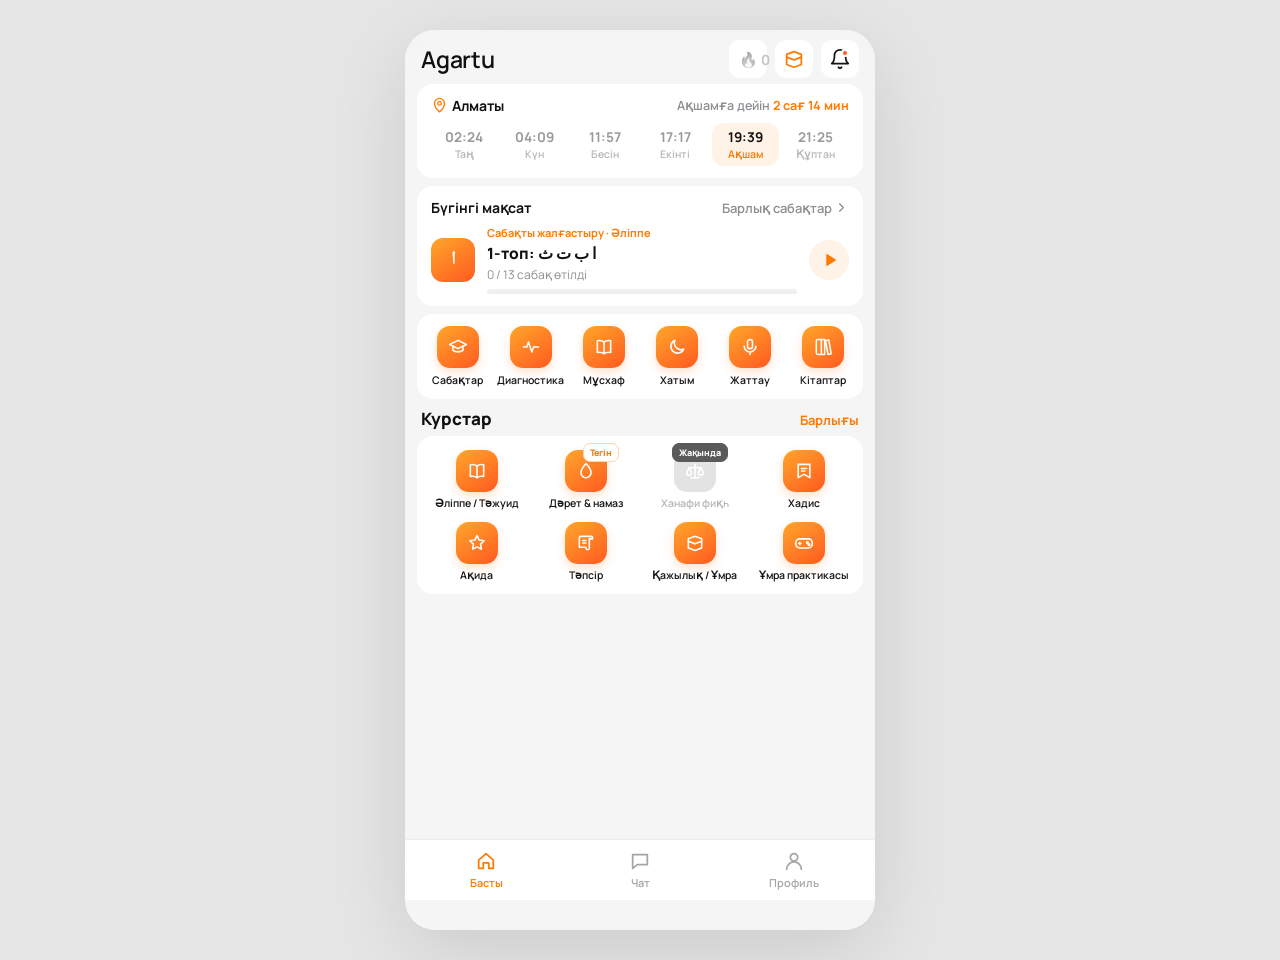
==== commit 8efae2b7: "Add Qibla compass, course grid and books sheet to Agartu home - Qibla button next to the streak open" ====
--- a/agartu.html
+++ b/agartu.html
@@ -20,16 +20,13 @@
       <header class="k-top">
         <h1 class="k-title">Agartu</h1>
         <button class="k-icon-btn k-streak" aria-label="Серия"><span>🔥</span><b>0</b></button>
+        <button id="open-qibla" class="k-icon-btn k-qibla" aria-label="Қағба бағыты"><svg viewBox="0 0 24 24" fill="none" stroke="currentColor" stroke-width="1.9" stroke-linecap="round" stroke-linejoin="round"><path d="M4 7l8-3 8 3v11l-8 3-8-3z"/><path d="M4 10l8 3 8-3"/></svg></button>
         <button class="k-icon-btn" aria-label="Хабарламалар" data-soon><svg viewBox="0 0 24 24" fill="none" stroke="currentColor" stroke-width="1.9" stroke-linecap="round" stroke-linejoin="round"><path d="M6 8a6 6 0 1 1 12 0c0 7 3 9 3 9H3s3-2 3-9"/><path d="M10.3 21a1.9 1.9 0 0 0 3.4 0"/></svg><i class="k-badge"></i></button>
       </header>
 
       <section class="k-card k-prayer" aria-label="Намаз уақыттары">
         <div class="k-card-head"><span class="k-city"><svg viewBox="0 0 24 24" fill="none" stroke="currentColor" stroke-width="1.9" stroke-linecap="round" stroke-linejoin="round"><path d="M12 21s-7-6.2-7-12a7 7 0 0 1 14 0c0 5.8-7 12-7 12z"/><circle cx="12" cy="9" r="2.5"/></svg> Алматы</span><span class="k-next">Ақшамға дейін <b>2 сағ 14 мин</b></span></div>
         <div class="k-prayer-grid"><div><b>02:24</b><span>Таң</span></div><div><b>04:09</b><span>Күн</span></div><div><b>11:57</b><span>Бесін</span></div><div><b>17:17</b><span>Екінті</span></div><div class="active"><b>19:39</b><span>Ақшам</span></div><div><b>21:25</b><span>Құптан</span></div></div>
-      </section>
-
-      <section class="k-stories" aria-label="Жаңалықтар">
-        <button class="k-story" data-soon><span class="k-story-ring"><span>۞</span></span><small>Рамазан</small></button><button class="k-story" data-soon><span class="k-story-ring"><span>د</span></span><small>Дұғалар</small></button><button class="k-story seen" data-soon><span class="k-story-ring"><span>ح</span></span><small>Хадис</small></button><button class="k-story seen" data-soon><span class="k-story-ring"><span>ذ</span></span><small>Зікір</small></button><button class="k-story seen" data-soon><span class="k-story-ring"><span>ا</span></span><small>Жаңа курс</small></button>
       </section>
 
       <section class="k-card k-goal" aria-label="Бүгінгі мақсат">
@@ -47,15 +44,20 @@
         <button class="k-tile" data-open-mushaf><span class="k-tile-icon"><svg viewBox="0 0 24 24" fill="none" stroke="currentColor" stroke-width="1.9" stroke-linecap="round" stroke-linejoin="round"><path d="M12 6c-2-1.5-5-2-8-1.5v14c3-.5 6 0 8 1.5 2-1.5 5-2 8-1.5v-14c-3-.5-6 0-8 1.5z"/><path d="M12 6v14"/></svg></span><span>Мұсхаф</span></button>
         <button class="k-tile" id="khatm-edge"><span class="k-tile-icon"><svg viewBox="0 0 24 24" fill="none" stroke="currentColor" stroke-width="1.9" stroke-linecap="round" stroke-linejoin="round"><path d="M20 14.5A8 8 0 0 1 9.5 4a8 8 0 1 0 10.5 10.5z"/></svg></span><span>Хатым</span></button>
         <button class="k-tile" id="start-memorization"><span class="k-tile-icon"><svg viewBox="0 0 24 24" fill="none" stroke="currentColor" stroke-width="1.9" stroke-linecap="round" stroke-linejoin="round"><rect x="9" y="3" width="6" height="11" rx="3"/><path d="M5 11a7 7 0 0 0 14 0M12 18v3"/></svg></span><span>Жаттау</span></button>
-        <a class="k-tile" href="./hajj.html"><span class="k-tile-icon"><svg viewBox="0 0 24 24" fill="none" stroke="currentColor" stroke-width="1.9" stroke-linecap="round" stroke-linejoin="round"><path d="M4 7l8-3 8 3v11l-8 3-8-3z"/><path d="M4 10l8 3 8-3"/></svg></span><span>Қажылық</span></a>
+        <button class="k-tile" id="open-books"><span class="k-tile-icon"><svg viewBox="0 0 24 24" fill="none" stroke="currentColor" stroke-width="1.9" stroke-linecap="round" stroke-linejoin="round"><path d="M4 19V5a2 2 0 0 1 2-2h4v18H6a2 2 0 0 1-2-2zM10 3h4v18h-4zM15 4.5l3.8-1 3 16.5-3.8.9z"/></svg></span><span>Кітаптар</span></button>
       </section>
 
       <section class="k-section">
         <div class="k-section-head"><h2>Курстар</h2><a href="./sabaq.html">Барлығы</a></div>
-        <div class="k-card k-courses">
-          <a class="k-course" href="./sabaq.html"><span class="k-course-icon">ا</span><div><b>Әліппе / Тәжуид / Құран</b><small>Оқытушы · Ерғали Алпысбаев</small></div><svg viewBox="0 0 24 24" fill="none" stroke="currentColor" stroke-width="1.9" stroke-linecap="round" stroke-linejoin="round"><path d="m9 6 6 6-6 6"/></svg></a>
-          <a class="k-course" href="#" data-soon><span class="k-course-icon">۞</span><div><b>Дәрет алу &amp; намаз оқу</b><small><span class="k-chip">Тегін</span></small></div><svg viewBox="0 0 24 24" fill="none" stroke="currentColor" stroke-width="1.9" stroke-linecap="round" stroke-linejoin="round"><path d="m9 6 6 6-6 6"/></svg></a>
-          <a class="k-course soon" href="#" data-soon><span class="k-course-icon">ف</span><div><b>Ханафи фиқһ негіздері</b><small><span class="k-chip dark">Жақында</span></small></div><svg viewBox="0 0 24 24" fill="none" stroke="currentColor" stroke-width="1.9" stroke-linecap="round" stroke-linejoin="round"><path d="m9 6 6 6-6 6"/></svg></a>
+        <div class="k-card k-services k-course-grid">
+          <a class="k-tile" href="./sabaq.html"><span class="k-tile-icon"><svg viewBox="0 0 24 24" fill="none" stroke="currentColor" stroke-width="1.9" stroke-linecap="round" stroke-linejoin="round"><path d="M12 6c-2-1.5-5-2-8-1.5v14c3-.5 6 0 8 1.5 2-1.5 5-2 8-1.5v-14c-3-.5-6 0-8 1.5z"/><path d="M12 6v14"/></svg></span><span>Әліппе / Тәжуид</span></a>
+          <a class="k-tile" href="#" data-soon><span class="k-tile-icon"><svg viewBox="0 0 24 24" fill="none" stroke="currentColor" stroke-width="1.9" stroke-linecap="round" stroke-linejoin="round"><path d="M12 3s6 6.5 6 11a6 6 0 0 1-12 0c0-4.5 6-11 6-11z"/></svg><em class="k-tile-badge">Тегін</em></span><span>Дәрет &amp; намаз</span></a>
+          <a class="k-tile soon" href="#" data-soon><span class="k-tile-icon"><svg viewBox="0 0 24 24" fill="none" stroke="currentColor" stroke-width="1.9" stroke-linecap="round" stroke-linejoin="round"><path d="M12 4v16M7 20h10M5 8h14"/><path d="m5 8-3 6a3 3 0 0 0 6 0zM19 8l-3 6a3 3 0 0 0 6 0z"/></svg><em class="k-tile-badge dark">Жақында</em></span><span>Ханафи фиқһ</span></a>
+          <a class="k-tile" href="#" data-soon><span class="k-tile-icon"><svg viewBox="0 0 24 24" fill="none" stroke="currentColor" stroke-width="1.9" stroke-linecap="round" stroke-linejoin="round"><path d="M5 4h14v16l-7-4-7 4z"/><path d="M9 9h6M9 12h4"/></svg></span><span>Хадис</span></a>
+          <a class="k-tile" href="#" data-soon><span class="k-tile-icon"><svg viewBox="0 0 24 24" fill="none" stroke="currentColor" stroke-width="1.9" stroke-linecap="round" stroke-linejoin="round"><path d="m12 3 2.6 5.5 6 .8-4.4 4.1 1.1 6L12 16.6 6.7 19.4l1.1-6L3.4 9.3l6-.8z"/></svg></span><span>Ақида</span></a>
+          <a class="k-tile" href="#" data-soon><span class="k-tile-icon"><svg viewBox="0 0 24 24" fill="none" stroke="currentColor" stroke-width="1.9" stroke-linecap="round" stroke-linejoin="round"><path d="M7 4h11a2 2 0 0 1 2 2v1h-4"/><path d="M16 7v11a2 2 0 0 1-4 0v-1H4V6a2 2 0 0 1 2-2"/><path d="M8 9h4M8 12h4"/></svg></span><span>Тәпсір</span></a>
+          <a class="k-tile" href="#" data-soon><span class="k-tile-icon"><svg viewBox="0 0 24 24" fill="none" stroke="currentColor" stroke-width="1.9" stroke-linecap="round" stroke-linejoin="round"><path d="M4 7l8-3 8 3v11l-8 3-8-3z"/><path d="M4 10l8 3 8-3"/></svg></span><span>Қажылық / Ұмра</span></a>
+          <a class="k-tile" href="./hajj.html"><span class="k-tile-icon"><svg viewBox="0 0 24 24" fill="none" stroke="currentColor" stroke-width="1.9" stroke-linecap="round" stroke-linejoin="round"><rect x="2" y="7" width="20" height="11" rx="5"/><path d="M7 11v3M5.5 12.5h3"/><circle cx="16" cy="11.5" r="1" fill="currentColor"/><circle cx="18" cy="14" r="1" fill="currentColor"/></svg></span><span>Ұмра практикасы</span></a>
         </div>
       </section>
 
@@ -101,6 +103,22 @@
       </div>
     </section>
 
+    <div id="books-sheet" class="k-sheet" aria-hidden="true">
+      <div class="k-sheet-panel" role="dialog" aria-labelledby="books-title">
+        <header><div><span>КІТАПХАНА</span><h2 id="books-title">Кітаптар</h2></div><button id="close-books" aria-label="Жабу">×</button></header>
+        <button class="k-book" data-soon><span class="k-book-icon">۞</span><div><b>Рамазан</b><small>Ораза, тарауих, қадір түні</small></div><svg viewBox="0 0 24 24" fill="none" stroke="currentColor" stroke-width="1.9" stroke-linecap="round" stroke-linejoin="round"><path d="m9 6 6 6-6 6"/></svg></button>
+        <button class="k-book" data-soon><span class="k-book-icon">د</span><div><b>Дұғалар</b><small>Күнделікті дұғалар жинағы</small></div><svg viewBox="0 0 24 24" fill="none" stroke="currentColor" stroke-width="1.9" stroke-linecap="round" stroke-linejoin="round"><path d="m9 6 6 6-6 6"/></svg></button>
+        <button class="k-book" data-soon><span class="k-book-icon">ذ</span><div><b>Зікір</b><small>Таңғы және кешкі зікірлер</small></div><svg viewBox="0 0 24 24" fill="none" stroke="currentColor" stroke-width="1.9" stroke-linecap="round" stroke-linejoin="round"><path d="m9 6 6 6-6 6"/></svg></button>
+      </div>
+    </div>
+    <div id="qibla-sheet" class="qibla-sheet" aria-hidden="true">
+      <div class="qibla-panel" role="dialog" aria-labelledby="qibla-title">
+        <header><div><span>ҚҰБЫЛА</span><h2 id="qibla-title">Қағба бағыты</h2></div><button id="close-qibla" aria-label="Жабу">×</button></header>
+        <div class="qibla-compass"><div id="qibla-dial" class="qibla-dial"><b>С</b><i class="qibla-arrow" id="qibla-arrow"><span>🕋</span></i></div></div>
+        <strong id="qibla-degrees" class="qibla-degrees">—</strong>
+        <p id="qibla-hint" class="qibla-hint">Бағыт есептелуде…</p>
+      </div>
+    </div>
     <div id="agartu-toast" class="agartu-toast"></div>
     <script src="./analytics.js"></script>
     <script src="./agartu.js"></script>
--- a/agartu.css
+++ b/agartu.css
@@ -205,3 +205,53 @@
   .k-stories{display:none}
   .k-prayer-grid span{display:none}
 }
+
+/* Қағба бағыты */
+.k-qibla{color:var(--orange)}
+.qibla-sheet{position:fixed;z-index:30;inset:0;display:flex;align-items:flex-end;justify-content:center;background:rgba(0,0,0,.28);opacity:0;pointer-events:none;transition:opacity .25s}
+.qibla-sheet.open{opacity:1;pointer-events:auto}
+.qibla-panel{width:min(100%,470px);padding:18px 20px calc(26px + env(safe-area-inset-bottom));border-radius:24px 24px 0 0;background:#fff;text-align:center;transform:translateY(40px);transition:transform .3s cubic-bezier(.2,.8,.2,1)}
+.qibla-sheet.open .qibla-panel{transform:none}
+.qibla-panel header{display:flex;justify-content:space-between;align-items:flex-start;text-align:left}
+.qibla-panel header span{font-size:10px;font-weight:800;letter-spacing:.12em;color:var(--orange)}
+.qibla-panel h2{margin:3px 0 0;font-size:22px}
+.qibla-panel header button{width:36px;height:36px;border:0;border-radius:50%;background:#f1f1f1;font-size:22px;cursor:pointer}
+.qibla-compass{display:grid;place-items:center;margin:18px 0 10px}
+.qibla-dial{position:relative;width:220px;height:220px;border-radius:50%;background:radial-gradient(circle,#fff 58%,var(--k-tint) 59%,var(--k-tint) 100%);box-shadow:inset 0 0 0 2px #ffe0c2;transition:transform .2s linear}
+.qibla-dial b{position:absolute;top:10px;left:50%;transform:translateX(-50%);font-size:14px;color:var(--orange2)}
+.qibla-arrow{position:absolute;inset:0;display:block;transition:transform .4s}
+.qibla-arrow:before{content:"";position:absolute;left:50%;top:38px;bottom:50%;width:4px;margin-left:-2px;border-radius:4px;background:var(--k-grad)}
+.qibla-arrow span{position:absolute;top:14px;left:50%;transform:translateX(-50%);font-size:24px;font-style:normal}
+.qibla-degrees{display:block;font-size:30px;font-weight:800}
+.qibla-hint{margin:4px auto 0;max-width:300px;color:var(--k-muted);font-size:13px;line-height:1.45}
+
+/* Курстар — сервистер сияқты плиткалар */
+.k-course-grid{grid-template-columns:repeat(3,1fr);gap:4px;padding:14px 8px 12px}
+.k-course-grid .k-tile{font-size:11.5px;line-height:1.25;padding:0 4px}
+.k-tile-icon{position:relative}
+.k-tile-badge{position:absolute;top:-7px;right:-14px;padding:2px 6px;border-radius:7px;background:#fff;color:var(--orange);border:1px solid #ffd2a8;font:800 9px Manrope,sans-serif;font-style:normal;white-space:nowrap}
+.k-tile-badge.dark{background:#5a5a5a;border-color:#5a5a5a;color:#fff}
+.k-tile.soon{color:#b5b5b5}
+.k-tile.soon .k-tile-icon{background:#e3e3e3;box-shadow:none}
+.k-home .k-services:not(.k-course-grid){grid-template-columns:repeat(5,1fr)}
+.k-course-grid{grid-template-columns:repeat(4,1fr);gap:12px 2px;padding:14px 6px 12px}
+.k-course-grid .k-tile{font-size:10.5px;padding:0 2px}
+.k-tile-badge{right:-12px}
+
+/* Кітаптар */
+.k-home .k-services:not(.k-course-grid){grid-template-columns:repeat(6,1fr)}
+.k-sheet{position:fixed;z-index:30;inset:0;display:flex;align-items:flex-end;justify-content:center;background:rgba(0,0,0,.28);opacity:0;pointer-events:none;transition:opacity .25s}
+.k-sheet.open{opacity:1;pointer-events:auto}
+.k-sheet-panel{width:min(100%,470px);padding:18px 16px calc(20px + env(safe-area-inset-bottom));border-radius:24px 24px 0 0;background:#fff;transform:translateY(40px);transition:transform .3s cubic-bezier(.2,.8,.2,1)}
+.k-sheet.open .k-sheet-panel{transform:none}
+.k-sheet-panel header{display:flex;justify-content:space-between;align-items:flex-start;margin:0 4px 10px}
+.k-sheet-panel header span{font-size:10px;font-weight:800;letter-spacing:.12em;color:var(--orange)}
+.k-sheet-panel h2{margin:3px 0 0;font-size:22px}
+.k-sheet-panel header button{width:36px;height:36px;border:0;border-radius:50%;background:#f1f1f1;font-size:22px;cursor:pointer}
+.k-book{width:100%;display:flex;align-items:center;gap:12px;padding:10px 4px;border:0;background:none;text-align:left;font-family:inherit;color:var(--k-ink);cursor:pointer}
+.k-book+.k-book{border-top:1px solid var(--k-line)}
+.k-book div{flex:1;display:grid;gap:2px}
+.k-book b{font-size:15px}
+.k-book small{color:var(--k-muted);font-size:12.5px}
+.k-book>svg{width:18px;height:18px;color:#c4c4c4}
+.k-book-icon{width:42px;height:42px;display:grid;place-items:center;border-radius:12px;background:var(--k-tint);color:var(--orange);font:700 19px "Noto Naskh Arabic",serif}
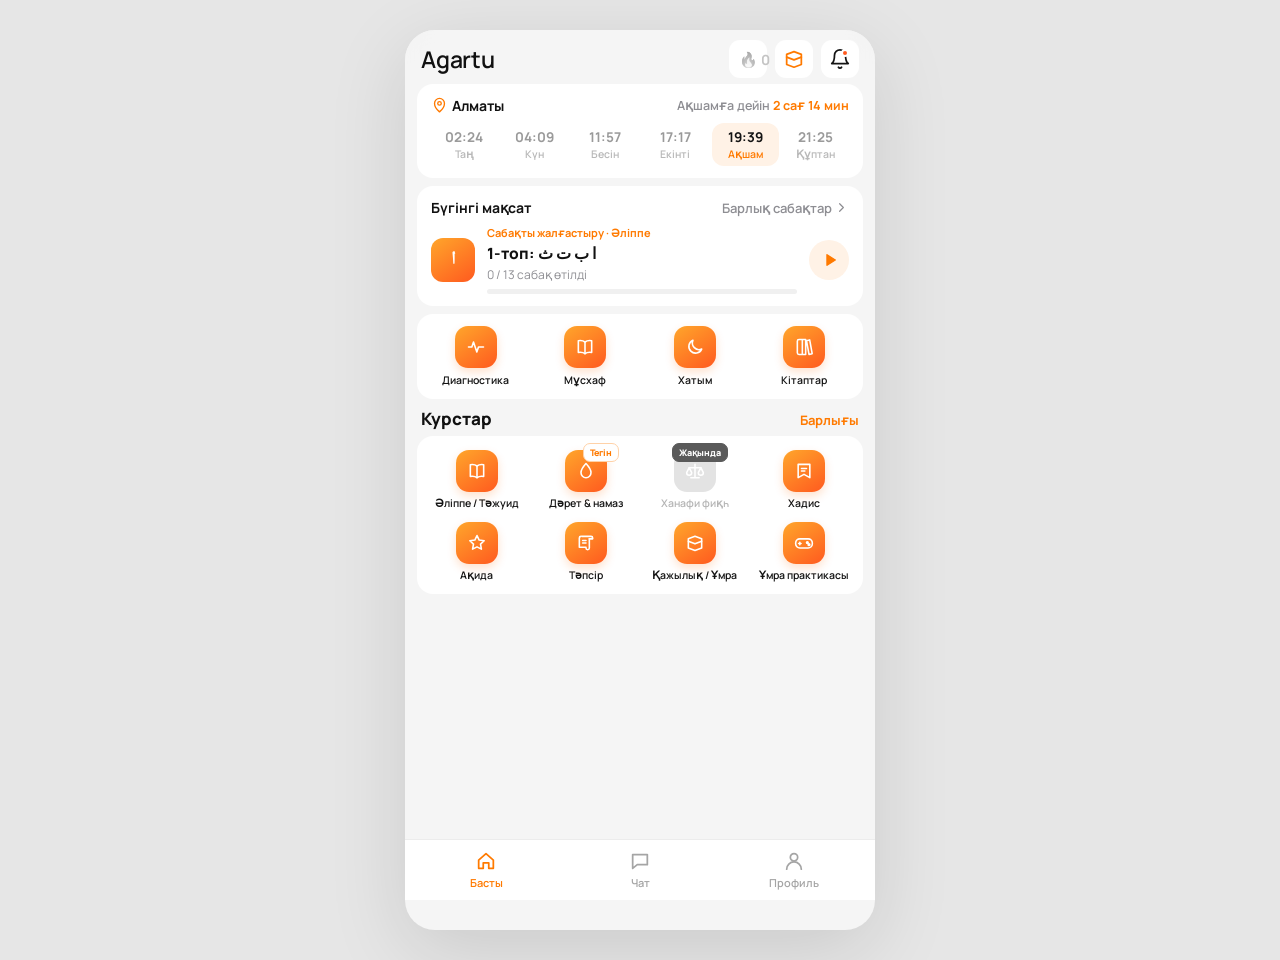
==== commit 9e6c175e: "Remove Lessons and Memorization tiles from Agartu services Lessons stay reachable from the goal card" ====
--- a/agartu.html
+++ b/agartu.html
@@ -39,11 +39,9 @@
       </section>
 
       <section class="k-card k-services" aria-label="Сервистер">
-        <a class="k-tile" href="./sabaq.html"><span class="k-tile-icon"><svg viewBox="0 0 24 24" fill="none" stroke="currentColor" stroke-width="1.9" stroke-linecap="round" stroke-linejoin="round"><path d="m2 9 10-5 10 5-10 5z"/><path d="M6 11v5c3 2.5 9 2.5 12 0v-5"/></svg></span><span>Сабақтар</span></a>
         <a class="k-tile" href="./diagnosis.html"><span class="k-tile-icon"><svg viewBox="0 0 24 24" fill="none" stroke="currentColor" stroke-width="1.9" stroke-linecap="round" stroke-linejoin="round"><path d="M3 12h4l2-6 4 12 2-6h6"/></svg></span><span>Диагностика</span></a>
         <button class="k-tile" data-open-mushaf><span class="k-tile-icon"><svg viewBox="0 0 24 24" fill="none" stroke="currentColor" stroke-width="1.9" stroke-linecap="round" stroke-linejoin="round"><path d="M12 6c-2-1.5-5-2-8-1.5v14c3-.5 6 0 8 1.5 2-1.5 5-2 8-1.5v-14c-3-.5-6 0-8 1.5z"/><path d="M12 6v14"/></svg></span><span>Мұсхаф</span></button>
         <button class="k-tile" id="khatm-edge"><span class="k-tile-icon"><svg viewBox="0 0 24 24" fill="none" stroke="currentColor" stroke-width="1.9" stroke-linecap="round" stroke-linejoin="round"><path d="M20 14.5A8 8 0 0 1 9.5 4a8 8 0 1 0 10.5 10.5z"/></svg></span><span>Хатым</span></button>
-        <button class="k-tile" id="start-memorization"><span class="k-tile-icon"><svg viewBox="0 0 24 24" fill="none" stroke="currentColor" stroke-width="1.9" stroke-linecap="round" stroke-linejoin="round"><rect x="9" y="3" width="6" height="11" rx="3"/><path d="M5 11a7 7 0 0 0 14 0M12 18v3"/></svg></span><span>Жаттау</span></button>
         <button class="k-tile" id="open-books"><span class="k-tile-icon"><svg viewBox="0 0 24 24" fill="none" stroke="currentColor" stroke-width="1.9" stroke-linecap="round" stroke-linejoin="round"><path d="M4 19V5a2 2 0 0 1 2-2h4v18H6a2 2 0 0 1-2-2zM10 3h4v18h-4zM15 4.5l3.8-1 3 16.5-3.8.9z"/></svg></span><span>Кітаптар</span></button>
       </section>
 
--- a/agartu.css
+++ b/agartu.css
@@ -255,3 +255,4 @@
 .k-book small{color:var(--k-muted);font-size:12.5px}
 .k-book>svg{width:18px;height:18px;color:#c4c4c4}
 .k-book-icon{width:42px;height:42px;display:grid;place-items:center;border-radius:12px;background:var(--k-tint);color:var(--orange);font:700 19px "Noto Naskh Arabic",serif}
+.k-home .k-services:not(.k-course-grid){grid-template-columns:repeat(4,1fr)}
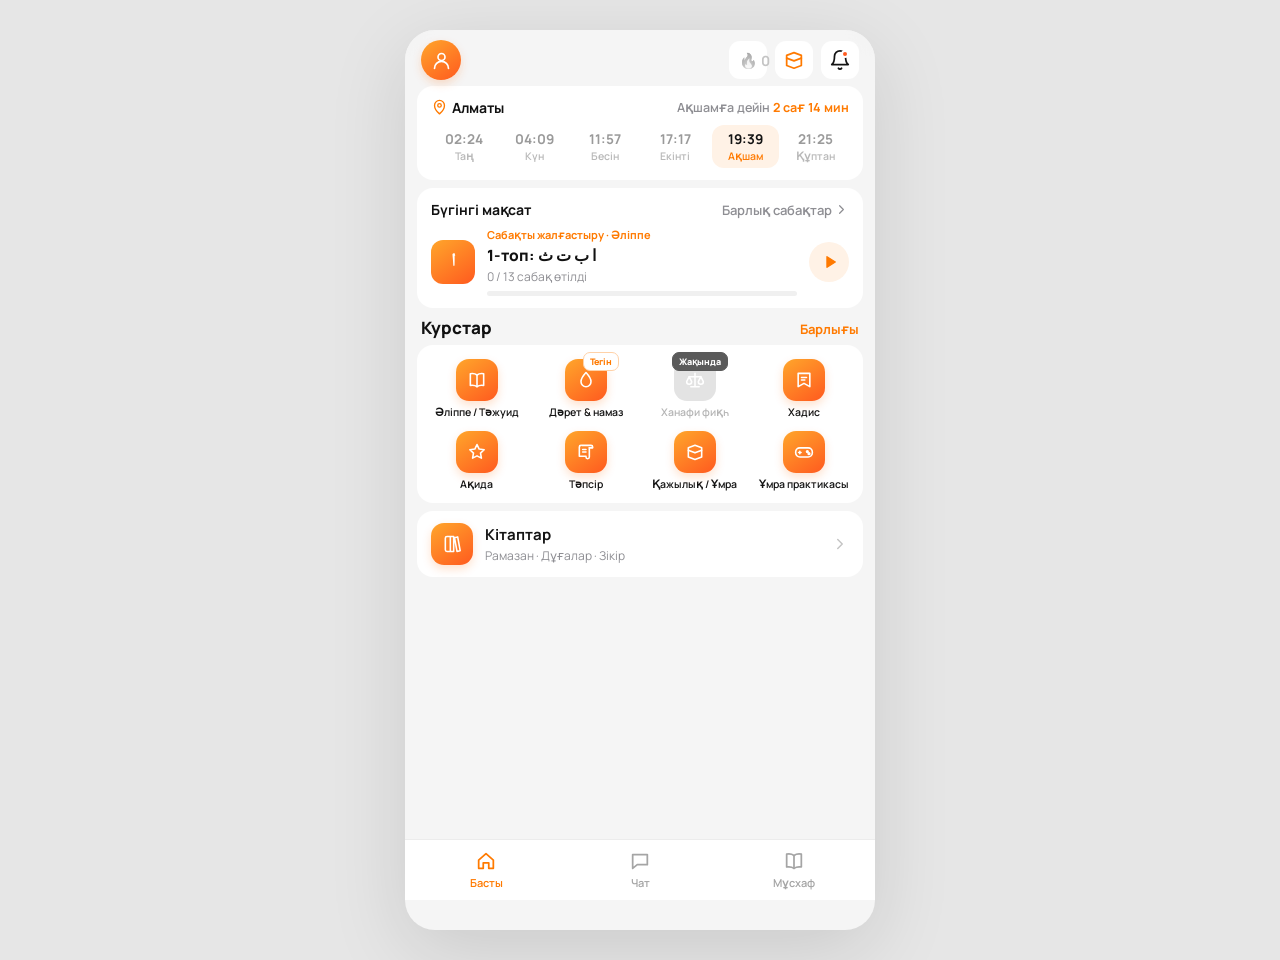
==== commit 63616f0b: "Rearrange Agartu home: courses first, profile top-left, Mushaf in nav - Courses grid moved above the" ====
--- a/agartu.html
+++ b/agartu.html
@@ -18,7 +18,7 @@
     <main class="phone-shell k-home">
 
       <header class="k-top">
-        <h1 class="k-title">Agartu</h1>
+        <button class="k-avatar" aria-label="Профиль" data-soon><svg viewBox="0 0 24 24" fill="none" stroke="currentColor" stroke-width="1.9" stroke-linecap="round" stroke-linejoin="round"><circle cx="12" cy="8" r="4"/><path d="M4 21a8 8 0 0 1 16 0"/></svg></button>
         <button class="k-icon-btn k-streak" aria-label="Серия"><span>🔥</span><b>0</b></button>
         <button id="open-qibla" class="k-icon-btn k-qibla" aria-label="Қағба бағыты"><svg viewBox="0 0 24 24" fill="none" stroke="currentColor" stroke-width="1.9" stroke-linecap="round" stroke-linejoin="round"><path d="M4 7l8-3 8 3v11l-8 3-8-3z"/><path d="M4 10l8 3 8-3"/></svg></button>
         <button class="k-icon-btn" aria-label="Хабарламалар" data-soon><svg viewBox="0 0 24 24" fill="none" stroke="currentColor" stroke-width="1.9" stroke-linecap="round" stroke-linejoin="round"><path d="M6 8a6 6 0 1 1 12 0c0 7 3 9 3 9H3s3-2 3-9"/><path d="M10.3 21a1.9 1.9 0 0 0 3.4 0"/></svg><i class="k-badge"></i></button>
@@ -38,13 +38,6 @@
         </a>
       </section>
 
-      <section class="k-card k-services" aria-label="Сервистер">
-        <a class="k-tile" href="./diagnosis.html"><span class="k-tile-icon"><svg viewBox="0 0 24 24" fill="none" stroke="currentColor" stroke-width="1.9" stroke-linecap="round" stroke-linejoin="round"><path d="M3 12h4l2-6 4 12 2-6h6"/></svg></span><span>Диагностика</span></a>
-        <button class="k-tile" data-open-mushaf><span class="k-tile-icon"><svg viewBox="0 0 24 24" fill="none" stroke="currentColor" stroke-width="1.9" stroke-linecap="round" stroke-linejoin="round"><path d="M12 6c-2-1.5-5-2-8-1.5v14c3-.5 6 0 8 1.5 2-1.5 5-2 8-1.5v-14c-3-.5-6 0-8 1.5z"/><path d="M12 6v14"/></svg></span><span>Мұсхаф</span></button>
-        <button class="k-tile" id="khatm-edge"><span class="k-tile-icon"><svg viewBox="0 0 24 24" fill="none" stroke="currentColor" stroke-width="1.9" stroke-linecap="round" stroke-linejoin="round"><path d="M20 14.5A8 8 0 0 1 9.5 4a8 8 0 1 0 10.5 10.5z"/></svg></span><span>Хатым</span></button>
-        <button class="k-tile" id="open-books"><span class="k-tile-icon"><svg viewBox="0 0 24 24" fill="none" stroke="currentColor" stroke-width="1.9" stroke-linecap="round" stroke-linejoin="round"><path d="M4 19V5a2 2 0 0 1 2-2h4v18H6a2 2 0 0 1-2-2zM10 3h4v18h-4zM15 4.5l3.8-1 3 16.5-3.8.9z"/></svg></span><span>Кітаптар</span></button>
-      </section>
-
       <section class="k-section">
         <div class="k-section-head"><h2>Курстар</h2><a href="./sabaq.html">Барлығы</a></div>
         <div class="k-card k-services k-course-grid">
@@ -59,10 +52,12 @@
         </div>
       </section>
 
+      <button id="open-books" class="k-card k-books-row"><span class="k-tile-icon"><svg viewBox="0 0 24 24" fill="none" stroke="currentColor" stroke-width="1.9" stroke-linecap="round" stroke-linejoin="round"><path d="M4 19V5a2 2 0 0 1 2-2h4v18H6a2 2 0 0 1-2-2zM10 3h4v18h-4zM15 4.5l3.8-1 3 16.5-3.8.9z"/></svg></span><div><b>Кітаптар</b><small>Рамазан · Дұғалар · Зікір</small></div><svg viewBox="0 0 24 24" fill="none" stroke="currentColor" stroke-width="1.9" stroke-linecap="round" stroke-linejoin="round"><path d="m9 6 6 6-6 6"/></svg></button>
+
       <nav class="k-nav">
         <button class="active"><svg viewBox="0 0 24 24" fill="none" stroke="currentColor" stroke-width="1.9" stroke-linecap="round" stroke-linejoin="round"><path d="M4 11 12 4l8 7v9h-5v-6H9v6H4z"/></svg><span>Басты</span></button>
         <button data-soon><svg viewBox="0 0 24 24" fill="none" stroke="currentColor" stroke-width="1.9" stroke-linecap="round" stroke-linejoin="round"><path d="M4 5h16v11H9l-5 4z"/></svg><span>Чат</span></button>
-        <button data-soon><svg viewBox="0 0 24 24" fill="none" stroke="currentColor" stroke-width="1.9" stroke-linecap="round" stroke-linejoin="round"><circle cx="12" cy="8" r="4"/><path d="M4 21a8 8 0 0 1 16 0"/></svg><span>Профиль</span></button>
+        <button data-open-mushaf><svg viewBox="0 0 24 24" fill="none" stroke="currentColor" stroke-width="1.9" stroke-linecap="round" stroke-linejoin="round"><path d="M12 6c-2-1.5-5-2-8-1.5v14c3-.5 6 0 8 1.5 2-1.5 5-2 8-1.5v-14c-3-.5-6 0-8 1.5z"/><path d="M12 6v14"/></svg><span>Мұсхаф</span></button>
       </nav>
     </main>
 
--- a/agartu.css
+++ b/agartu.css
@@ -256,3 +256,15 @@
 .k-book>svg{width:18px;height:18px;color:#c4c4c4}
 .k-book-icon{width:42px;height:42px;display:grid;place-items:center;border-radius:12px;background:var(--k-tint);color:var(--orange);font:700 19px "Noto Naskh Arabic",serif}
 .k-home .k-services:not(.k-course-grid){grid-template-columns:repeat(4,1fr)}
+.k-section+.k-services{margin-top:0}
+.k-avatar{width:40px;height:40px;margin-right:auto;display:grid;place-items:center;border:0;border-radius:50%;background:var(--k-grad);color:#fff;cursor:pointer;box-shadow:0 4px 10px rgba(255,106,0,.2)}
+.k-avatar svg{width:21px;height:21px}
+.k-nav{grid-template-columns:repeat(2,1fr)}
+.k-home .k-services:not(.k-course-grid){grid-template-columns:repeat(3,1fr)}
+.k-nav{grid-template-columns:repeat(3,1fr)}
+.k-books-row{width:calc(100% - 24px);display:flex;align-items:center;gap:12px;border:0;text-align:left;font-family:inherit;color:var(--k-ink);cursor:pointer}
+.k-books-row div{flex:1;display:grid;gap:2px}
+.k-books-row b{font-size:15px}
+.k-books-row small{color:var(--k-muted);font-size:12px}
+.k-books-row .k-tile-icon{width:42px;height:42px}
+.k-books-row>svg{width:18px;height:18px;color:#c4c4c4}
